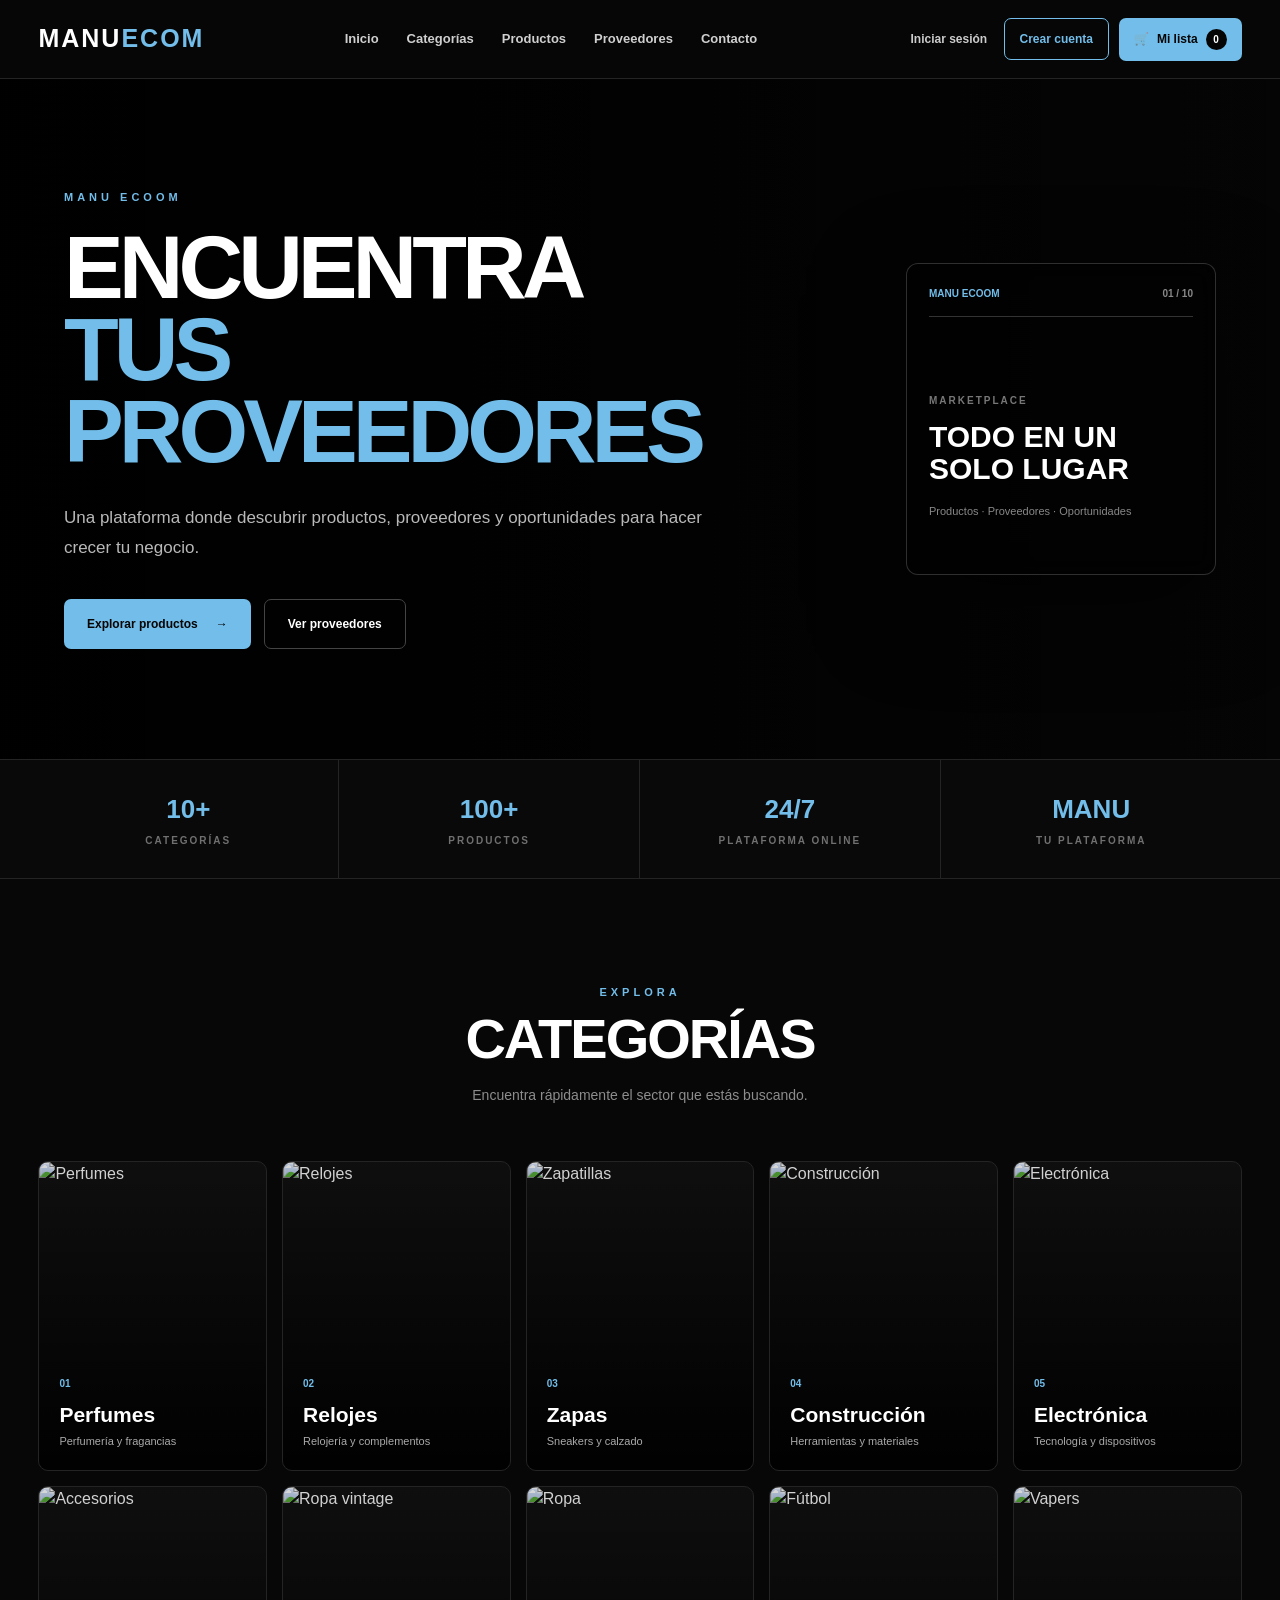
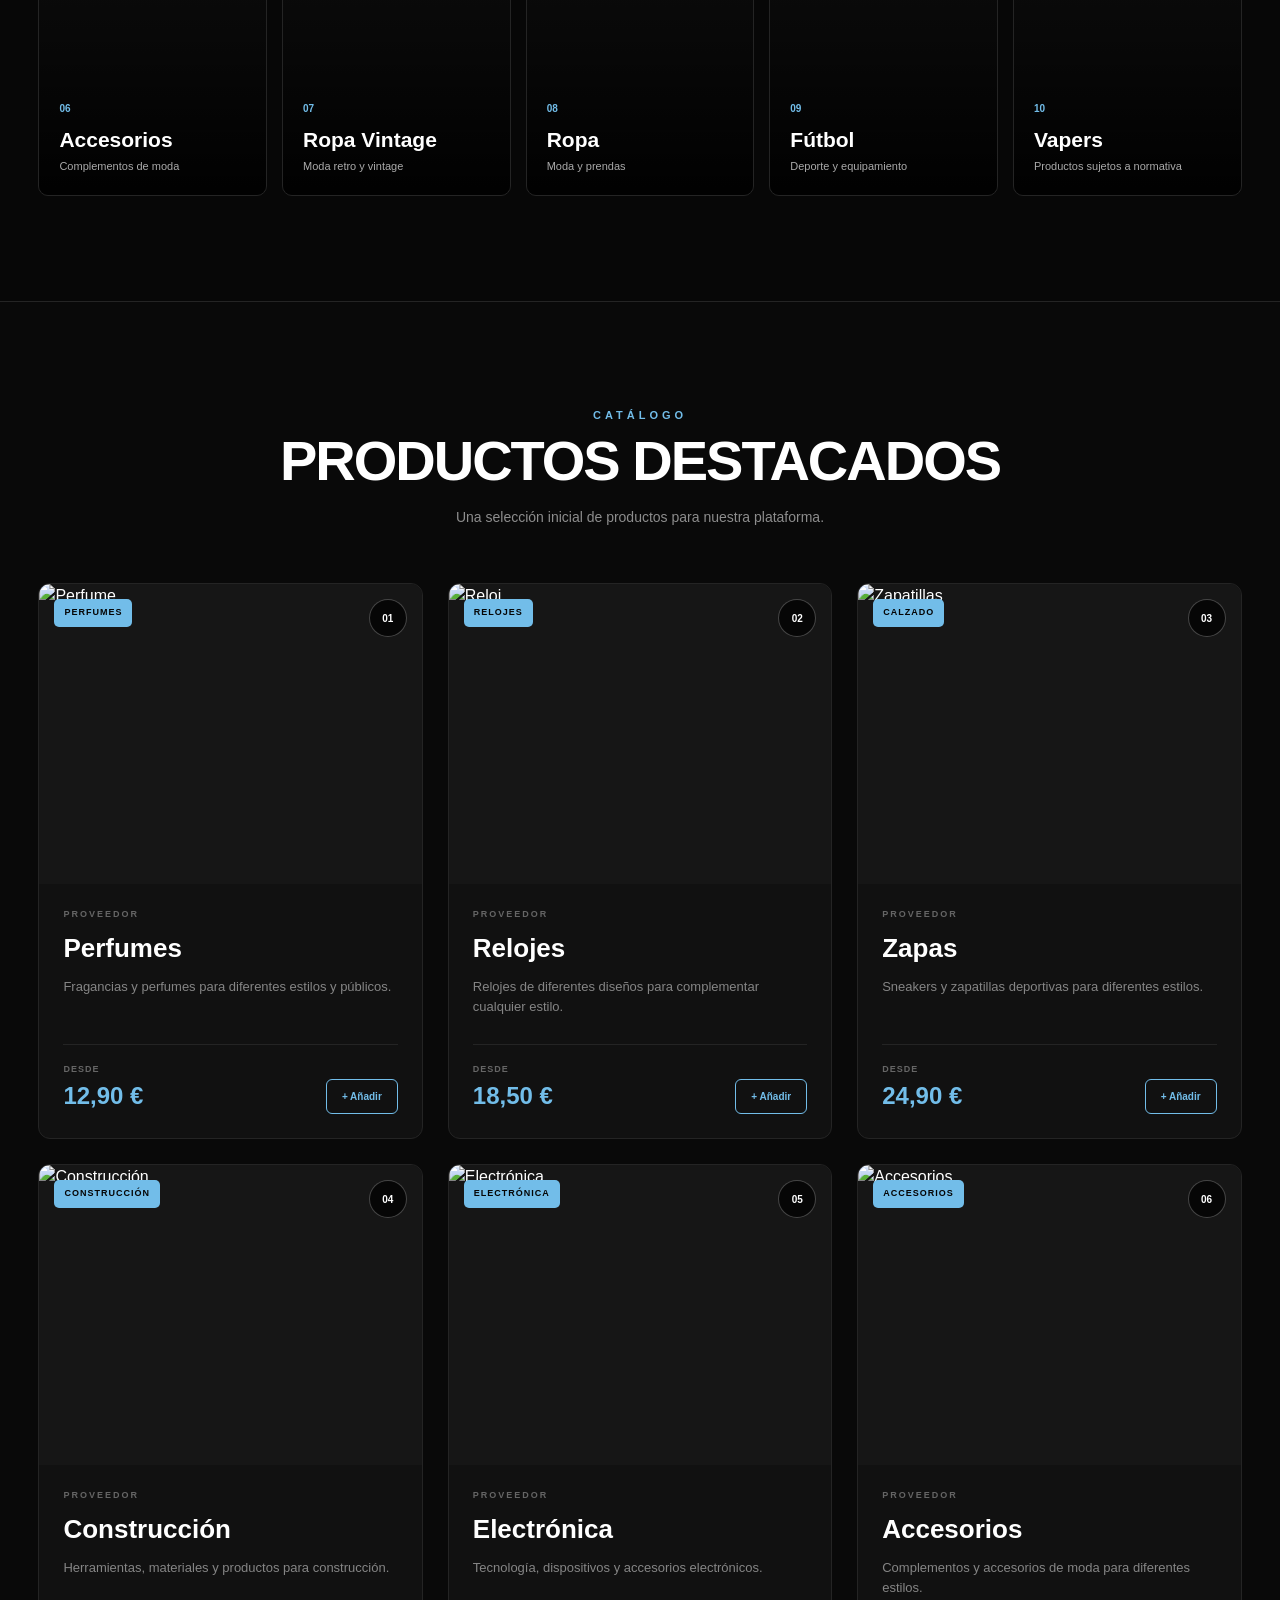
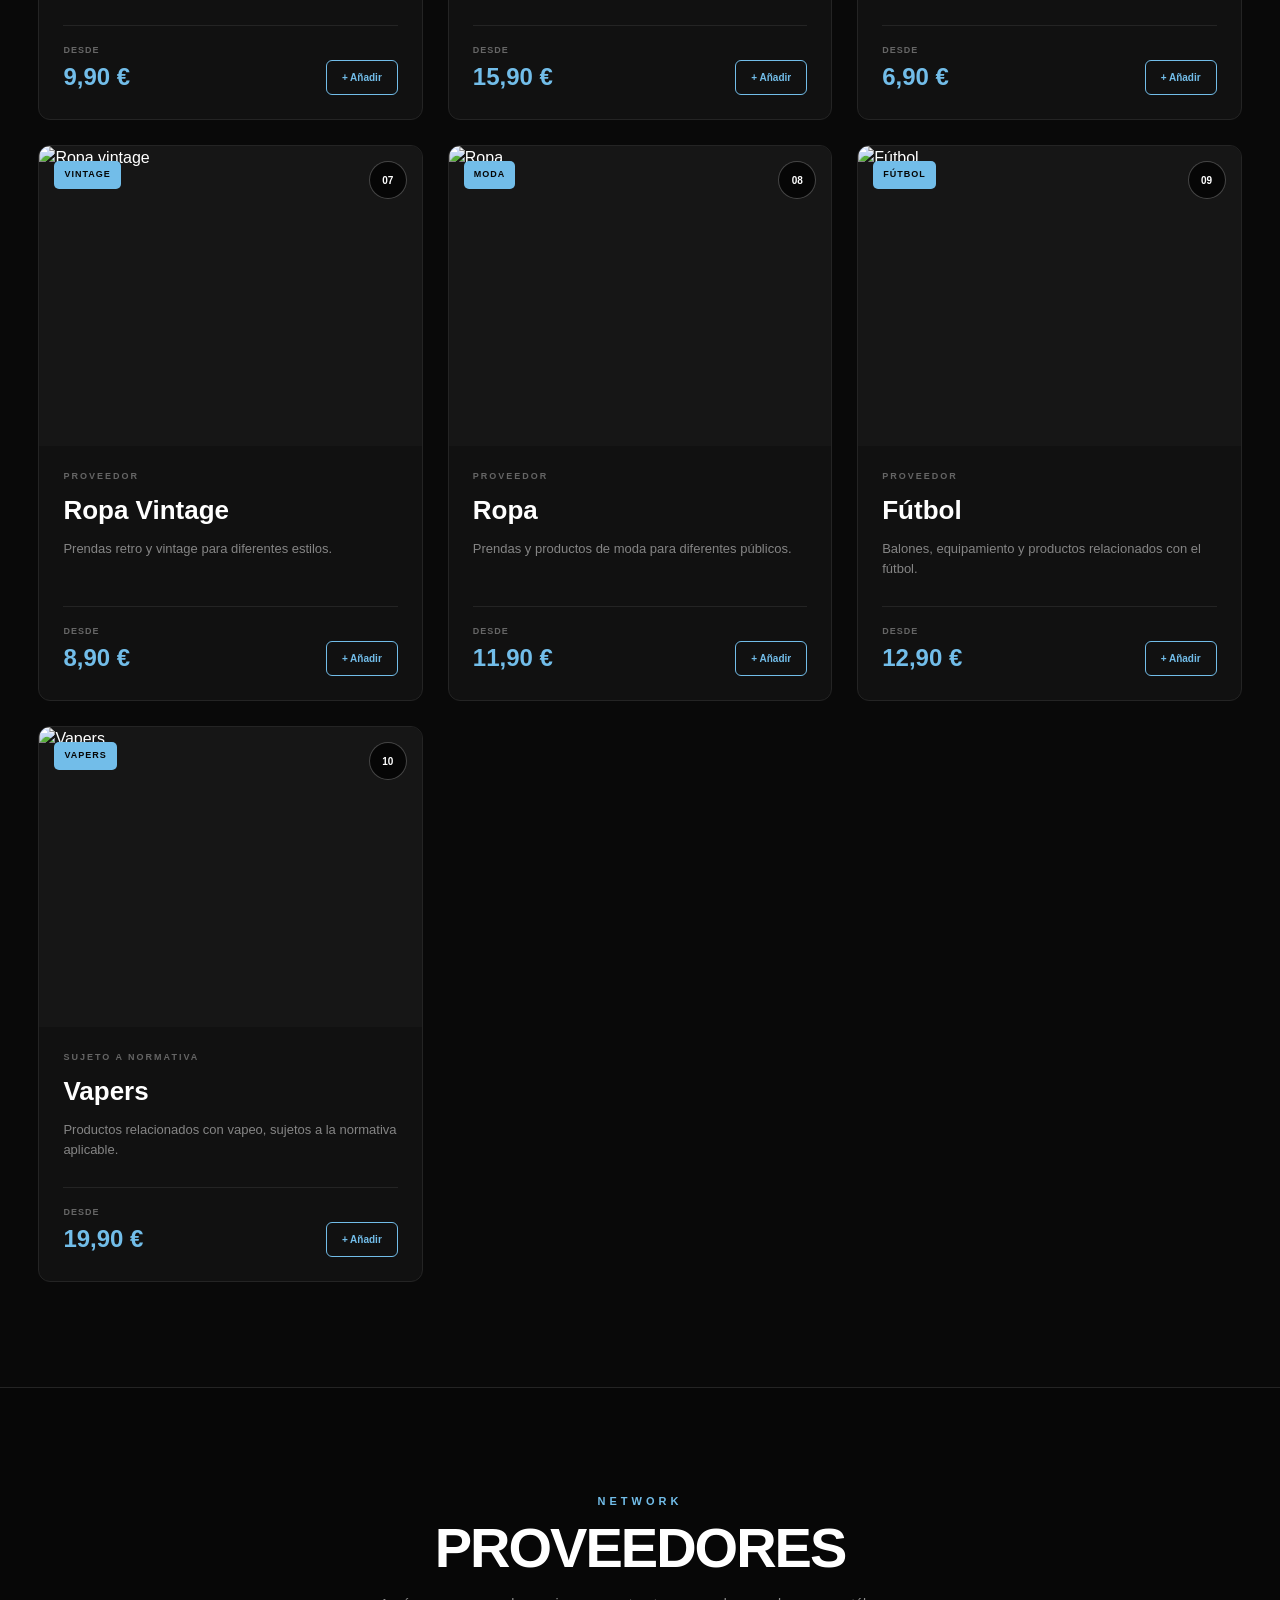
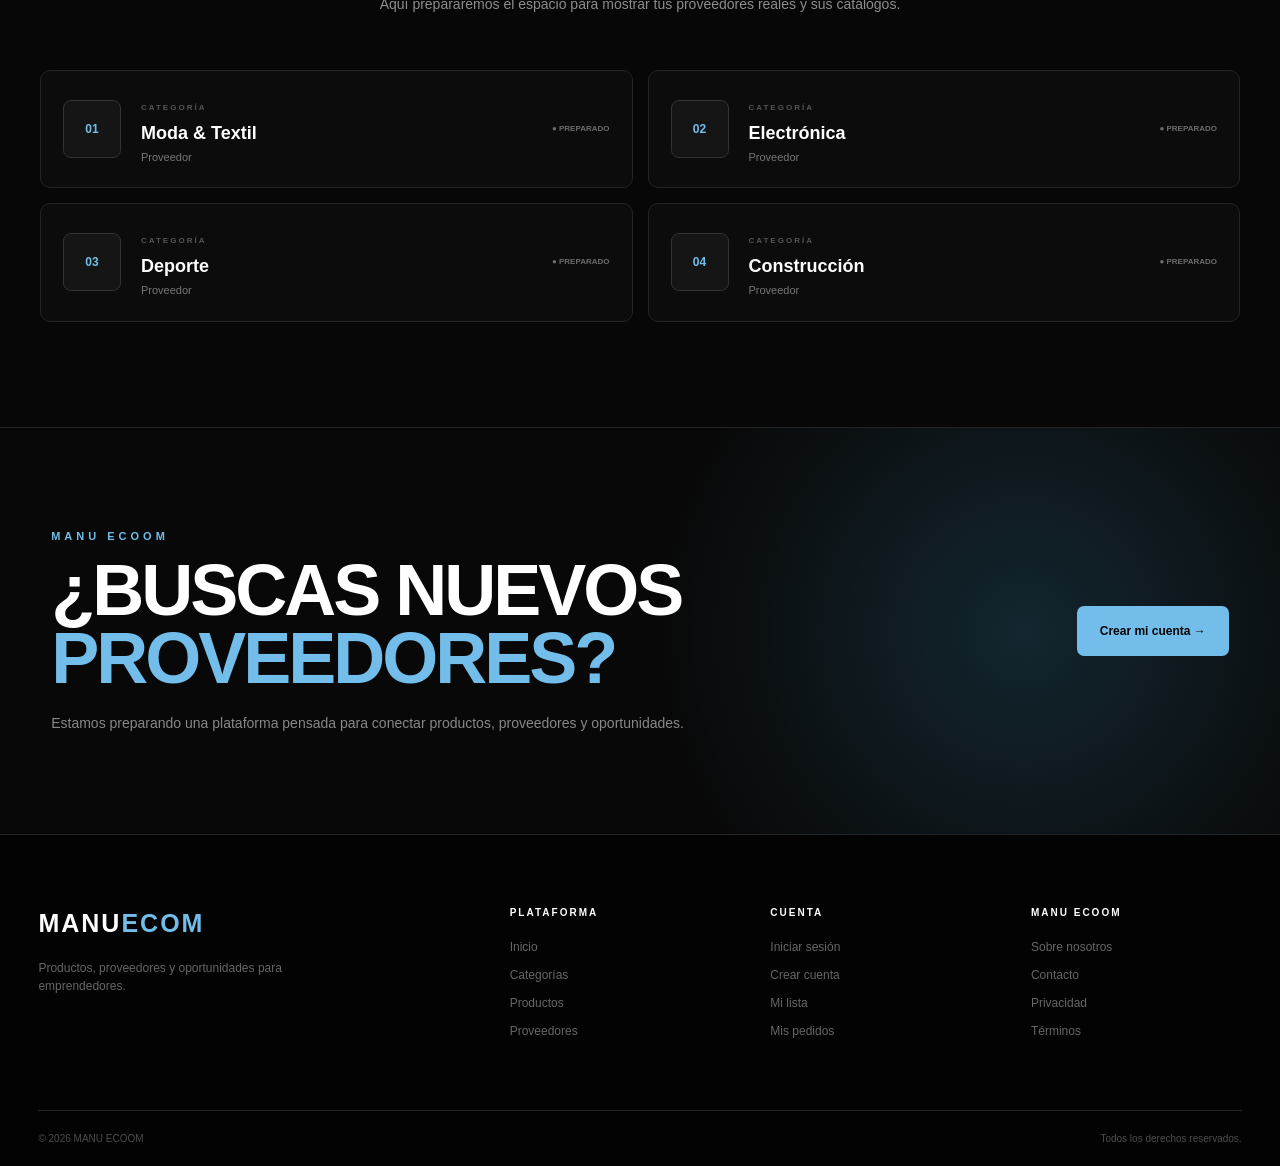
==== index.html @ 84f5d4e1 "Add files via upload" ====
<!DOCTYPE html>
<html lang="es">

<head>
    <meta charset="UTF-8">

    <meta name="viewport" content="width=device-width, initial-scale=1.0">

    <meta name="description"
        content="MANU ECOOM - Plataforma profesional de proveedores y productos. Moda, perfumes, relojes, zapatillas, electrónica, construcción y mucho más.">

    <meta name="theme-color" content="#080808">

    <title>MANU ECOOM | Proveedores & Productos</title>

    <link rel="stylesheet" href="styles.css">
</head>

<body>

    <!-- =====================================================
         HEADER
    ====================================================== -->

    <header class="site-header">

        <div class="header-container">

            <a href="index.html" class="logo">
                MANU<span>ECOM</span>
            </a>

            <nav class="main-nav">

                <a href="#inicio">Inicio</a>

                <a href="#categorias">Categorías</a>

                <a href="#productos">Productos</a>

                <a href="#proveedores">Proveedores</a>

                <a href="#contacto">Contacto</a>

            </nav>

            <div class="header-actions">

                <div id="guestActions">
                    <a href="login.html" class="login-link">
                        Iniciar sesión
                    </a>

                    <a href="registro.html" class="register-button">
                        Crear cuenta
                    </a>
                </div>

                <div id="userActions" style="display: none;">
                    <a href="cuenta.html" class="login-link">
                        Mi cuenta
                    </a>

                    <button id="logoutButton" class="register-button" type="button">
                        Cerrar sesión
                    </button>
                </div>

                <a href="carrito.html" class="cart-button">
                    🛒
                    <span>Mi lista</span>
                    <strong id="cartCount">0</strong>
                </a>

            </div>

        </div>

    </header>


    <!-- =====================================================
         HERO
    ====================================================== -->

    <main>

        <section class="hero" id="inicio">

            <div class="hero-overlay"></div>

            <div class="hero-container">

                <div class="hero-content">

                    <div class="hero-label">
                        MANU ECOOM
                    </div>

                    <h1>
                        ENCUENTRA
                        <span>TUS PROVEEDORES</span>
                    </h1>

                    <p>
                        Una plataforma donde descubrir productos,
                        proveedores y oportunidades para hacer crecer
                        tu negocio.
                    </p>

                    <div class="hero-buttons">

                        <a href="#productos" class="primary-button">
                            Explorar productos
                            <span>→</span>
                        </a>

                        <a href="#proveedores" class="secondary-button">
                            Ver proveedores
                        </a>

                    </div>

                </div>

                <div class="hero-card">

                    <div class="hero-card-top">
                        <span>MANU ECOOM</span>
                        <span>01 / 10</span>
                    </div>

                    <div class="hero-card-content">

                        <small>
                            MARKETPLACE
                        </small>

                        <strong>
                            TODO EN
                            UN SOLO LUGAR
                        </strong>

                        <p>
                            Productos · Proveedores · Oportunidades
                        </p>

                    </div>

                </div>

            </div>

        </section>


        <!-- =================================================
             STATS
        ================================================== -->

        <section class="stats">

            <div class="stats-container">

                <div class="stat">
                    <strong>10+</strong>
                    <span>Categorías</span>
                </div>

                <div class="stat">
                    <strong>100+</strong>
                    <span>Productos</span>
                </div>

                <div class="stat">
                    <strong>24/7</strong>
                    <span>Plataforma online</span>
                </div>

                <div class="stat">
                    <strong>MANU</strong>
                    <span>Tu plataforma</span>
                </div>

            </div>

        </section>


        <!-- =================================================
             CATEGORÍAS
        ================================================== -->

        <section class="categories-section" id="categorias">

            <div class="section-heading">

                <div class="section-label">
                    EXPLORA
                </div>

                <h2>
                    CATEGORÍAS
                </h2>

                <p>
                    Encuentra rápidamente el sector que estás buscando.
                </p>

            </div>


            <div class="category-grid">


                <a href="#perfumes" class="category-card">

                    <img
                        src="https://images.unsplash.com/photo-1541643600914-78b084683601?auto=format&fit=crop&w=900&q=85"
                        alt="Perfumes">

                    <div class="category-overlay"></div>

                    <div class="category-content">

                        <span>01</span>

                        <h3>Perfumes</h3>

                        <p>Perfumería y fragancias</p>

                    </div>

                </a>


                <a href="#relojes" class="category-card">

                    <img
                        src="https://images.unsplash.com/photo-1523275335684-37898b6baf30?auto=format&fit=crop&w=900&q=85"
                        alt="Relojes">

                    <div class="category-overlay"></div>

                    <div class="category-content">

                        <span>02</span>

                        <h3>Relojes</h3>

                        <p>Relojería y complementos</p>

                    </div>

                </a>


                <a href="#zapas" class="category-card">

                    <img
                        src="https://images.unsplash.com/photo-1542291026-7eec264c27ff?auto=format&fit=crop&w=900&q=85"
                        alt="Zapatillas">

                    <div class="category-overlay"></div>

                    <div class="category-content">

                        <span>03</span>

                        <h3>Zapas</h3>

                        <p>Sneakers y calzado</p>

                    </div>

                </a>


                <a href="#construccion" class="category-card">

                    <img
                        src="https://images.unsplash.com/photo-1504307651254-35680f356dfd?auto=format&fit=crop&w=900&q=85"
                        alt="Construcción">

                    <div class="category-overlay"></div>

                    <div class="category-content">

                        <span>04</span>

                        <h3>Construcción</h3>

                        <p>Herramientas y materiales</p>

                    </div>

                </a>


                <a href="#electronica" class="category-card">

                    <img
                        src="https://images.unsplash.com/photo-1498049794561-7780e7231661?auto=format&fit=crop&w=900&q=85"
                        alt="Electrónica">

                    <div class="category-overlay"></div>

                    <div class="category-content">

                        <span>05</span>

                        <h3>Electrónica</h3>

                        <p>Tecnología y dispositivos</p>

                    </div>

                </a>


                <a href="#accesorios" class="category-card">

                    <img
                        src="https://images.unsplash.com/photo-1492707892479-7bc8d5a4ee93?auto=format&fit=crop&w=900&q=85"
                        alt="Accesorios">

                    <div class="category-overlay"></div>

                    <div class="category-content">

                        <span>06</span>

                        <h3>Accesorios</h3>

                        <p>Complementos de moda</p>

                    </div>

                </a>


                <a href="#vintage" class="category-card">

                    <img
                        src="https://images.unsplash.com/photo-1529139574466-a303027c1d8b?auto=format&fit=crop&w=900&q=85"
                        alt="Ropa vintage">

                    <div class="category-overlay"></div>

                    <div class="category-content">

                        <span>07</span>

                        <h3>Ropa Vintage</h3>

                        <p>Moda retro y vintage</p>

                    </div>

                </a>


                <a href="#ropa" class="category-card">

                    <img
                        src="https://images.unsplash.com/photo-1483985988355-763728e1935b?auto=format&fit=crop&w=900&q=85"
                        alt="Ropa">

                    <div class="category-overlay"></div>

                    <div class="category-content">

                        <span>08</span>

                        <h3>Ropa</h3>

                        <p>Moda y prendas</p>

                    </div>

                </a>


                <a href="#futbol" class="category-card">

                    <img
                        src="https://images.unsplash.com/photo-1579952363873-27f3bade9f55?auto=format&fit=crop&w=900&q=85"
                        alt="Fútbol">

                    <div class="category-overlay"></div>

                    <div class="category-content">

                        <span>09</span>

                        <h3>Fútbol</h3>

                        <p>Deporte y equipamiento</p>

                    </div>

                </a>


                <a href="#vapers" class="category-card">

                    <img
                        src="https://images.unsplash.com/photo-1603398938378-e54eab446dde?auto=format&fit=crop&w=900&q=85"
                        alt="Vapers">

                    <div class="category-overlay"></div>

                    <div class="category-content">

                        <span>10</span>

                        <h3>Vapers</h3>

                        <p>Productos sujetos a normativa</p>

                    </div>

                </a>

            </div>

        </section>


        <!-- =================================================
             PRODUCTOS
        ================================================== -->

        <section class="products-section" id="productos">

            <div class="section-heading">

                <div class="section-label">
                    CATÁLOGO
                </div>

                <h2>
                    PRODUCTOS DESTACADOS
                </h2>

                <p>
                    Una selección inicial de productos para nuestra plataforma.
                </p>

            </div>


            <div class="product-grid">


                <!-- PERFUMES -->

                <article class="product-card" id="perfumes">

                    <div class="product-image">

                        <img
                            src="https://images.unsplash.com/photo-1541643600914-78b084683601?auto=format&fit=crop&w=1000&q=85"
                            alt="Perfume">

                        <span class="product-category">
                            PERFUMES
                        </span>

                        <span class="product-number">
                            01
                        </span>

                    </div>

                    <div class="product-body">

                        <div class="product-supplier">
                            PROVEEDOR
                        </div>

                        <h3>
                            Perfumes
                        </h3>

                        <p>
                            Fragancias y perfumes para diferentes
                            estilos y públicos.
                        </p>

                        <div class="product-footer">

                            <div class="price">

                                <small>
                                    DESDE
                                </small>

                                <strong>
                                    12,90 €
                                </strong>

                            </div>

                            <button
                                class="add-product"
                                data-product="Perfumes"
                                data-price="12.90">

                                + Añadir

                            </button>

                        </div>

                    </div>

                </article>


                <!-- RELOJES -->

                <article class="product-card" id="relojes">

                    <div class="product-image">

                        <img
                            src="https://images.unsplash.com/photo-1523275335684-37898b6baf30?auto=format&fit=crop&w=1000&q=85"
                            alt="Reloj">

                        <span class="product-category">
                            RELOJES
                        </span>

                        <span class="product-number">
                            02
                        </span>

                    </div>

                    <div class="product-body">

                        <div class="product-supplier">
                            PROVEEDOR
                        </div>

                        <h3>
                            Relojes
                        </h3>

                        <p>
                            Relojes de diferentes diseños para
                            complementar cualquier estilo.
                        </p>

                        <div class="product-footer">

                            <div class="price">

                                <small>
                                    DESDE
                                </small>

                                <strong>
                                    18,50 €
                                </strong>

                            </div>

                            <button
                                class="add-product"
                                data-product="Relojes"
                                data-price="18.50">

                                + Añadir

                            </button>

                        </div>

                    </div>

                </article>


                <!-- ZAPAS -->

                <article class="product-card" id="zapas">

                    <div class="product-image">

                        <img
                            src="https://images.unsplash.com/photo-1542291026-7eec264c27ff?auto=format&fit=crop&w=1000&q=85"
                            alt="Zapatillas">

                        <span class="product-category">
                            CALZADO
                        </span>

                        <span class="product-number">
                            03
                        </span>

                    </div>

                    <div class="product-body">

                        <div class="product-supplier">
                            PROVEEDOR
                        </div>

                        <h3>
                            Zapas
                        </h3>

                        <p>
                            Sneakers y zapatillas deportivas
                            para diferentes estilos.
                        </p>

                        <div class="product-footer">

                            <div class="price">

                                <small>
                                    DESDE
                                </small>

                                <strong>
                                    24,90 €
                                </strong>

                            </div>

                            <button
                                class="add-product"
                                data-product="Zapas"
                                data-price="24.90">

                                + Añadir

                            </button>

                        </div>

                    </div>

                </article>


                <!-- CONSTRUCCIÓN -->

                <article class="product-card" id="construccion">

                    <div class="product-image">

                        <img
                            src="https://images.unsplash.com/photo-1504307651254-35680f356dfd?auto=format&fit=crop&w=1000&q=85"
                            alt="Construcción">

                        <span class="product-category">
                            CONSTRUCCIÓN
                        </span>

                        <span class="product-number">
                            04
                        </span>

                    </div>

                    <div class="product-body">

                        <div class="product-supplier">
                            PROVEEDOR
                        </div>

                        <h3>
                            Construcción
                        </h3>

                        <p>
                            Herramientas, materiales y productos
                            para construcción.
                        </p>

                        <div class="product-footer">

                            <div class="price">

                                <small>
                                    DESDE
                                </small>

                                <strong>
                                    9,90 €
                                </strong>

                            </div>

                            <button
                                class="add-product"
                                data-product="Construcción"
                                data-price="9.90">

                                + Añadir

                            </button>

                        </div>

                    </div>

                </article>


                <!-- ELECTRÓNICA -->

                <article class="product-card" id="electronica">

                    <div class="product-image">

                        <img
                            src="https://images.unsplash.com/photo-1498049794561-7780e7231661?auto=format&fit=crop&w=1000&q=85"
                            alt="Electrónica">

                        <span class="product-category">
                            ELECTRÓNICA
                        </span>

                        <span class="product-number">
                            05
                        </span>

                    </div>

                    <div class="product-body">

                        <div class="product-supplier">
                            PROVEEDOR
                        </div>

                        <h3>
                            Electrónica
                        </h3>

                        <p>
                            Tecnología, dispositivos y accesorios
                            electrónicos.
                        </p>

                        <div class="product-footer">

                            <div class="price">

                                <small>
                                    DESDE
                                </small>

                                <strong>
                                    15,90 €
                                </strong>

                            </div>

                            <button
                                class="add-product"
                                data-product="Electrónica"
                                data-price="15.90">

                                + Añadir

                            </button>

                        </div>

                    </div>

                </article>


                <!-- ACCESORIOS -->

                <article class="product-card" id="accesorios">

                    <div class="product-image">

                        <img
                            src="https://images.unsplash.com/photo-1492707892479-7bc8d5a4ee93?auto=format&fit=crop&w=1000&q=85"
                            alt="Accesorios">

                        <span class="product-category">
                            ACCESORIOS
                        </span>

                        <span class="product-number">
                            06
                        </span>

                    </div>

                    <div class="product-body">

                        <div class="product-supplier">
                            PROVEEDOR
                        </div>

                        <h3>
                            Accesorios
                        </h3>

                        <p>
                            Complementos y accesorios de moda
                            para diferentes estilos.
                        </p>

                        <div class="product-footer">

                            <div class="price">

                                <small>
                                    DESDE
                                </small>

                                <strong>
                                    6,90 €
                                </strong>

                            </div>

                            <button
                                class="add-product"
                                data-product="Accesorios"
                                data-price="6.90">

                                + Añadir

                            </button>

                        </div>

                    </div>

                </article>


                <!-- VINTAGE -->

                <article class="product-card" id="vintage">

                    <div class="product-image">

                        <img
                            src="https://images.unsplash.com/photo-1529139574466-a303027c1d8b?auto=format&fit=crop&w=1000&q=85"
                            alt="Ropa vintage">

                        <span class="product-category">
                            VINTAGE
                        </span>

                        <span class="product-number">
                            07
                        </span>

                    </div>

                    <div class="product-body">

                        <div class="product-supplier">
                            PROVEEDOR
                        </div>

                        <h3>
                            Ropa Vintage
                        </h3>

                        <p>
                            Prendas retro y vintage para
                            diferentes estilos.
                        </p>

                        <div class="product-footer">

                            <div class="price">

                                <small>
                                    DESDE
                                </small>

                                <strong>
                                    8,90 €
                                </strong>

                            </div>

                            <button
                                class="add-product"
                                data-product="Ropa Vintage"
                                data-price="8.90">

                                + Añadir

                            </button>

                        </div>

                    </div>

                </article>


                <!-- ROPA -->

                <article class="product-card" id="ropa">

                    <div class="product-image">

                        <img
                            src="https://images.unsplash.com/photo-1483985988355-763728e1935b?auto=format&fit=crop&w=1000&q=85"
                            alt="Ropa">

                        <span class="product-category">
                            MODA
                        </span>

                        <span class="product-number">
                            08
                        </span>

                    </div>

                    <div class="product-body">

                        <div class="product-supplier">
                            PROVEEDOR
                        </div>

                        <h3>
                            Ropa
                        </h3>

                        <p>
                            Prendas y productos de moda
                            para diferentes públicos.
                        </p>

                        <div class="product-footer">

                            <div class="price">

                                <small>
                                    DESDE
                                </small>

                                <strong>
                                    11,90 €
                                </strong>

                            </div>

                            <button
                                class="add-product"
                                data-product="Ropa"
                                data-price="11.90">

                                + Añadir

                            </button>

                        </div>

                    </div>

                </article>


                <!-- FÚTBOL -->

                <article class="product-card" id="futbol">

                    <div class="product-image">

                        <img
                            src="https://images.unsplash.com/photo-1579952363873-27f3bade9f55?auto=format&fit=crop&w=1000&q=85"
                            alt="Fútbol">

                        <span class="product-category">
                            FÚTBOL
                        </span>

                        <span class="product-number">
                            09
                        </span>

                    </div>

                    <div class="product-body">

                        <div class="product-supplier">
                            PROVEEDOR
                        </div>

                        <h3>
                            Fútbol
                        </h3>

                        <p>
                            Balones, equipamiento y productos
                            relacionados con el fútbol.
                        </p>

                        <div class="product-footer">

                            <div class="price">

                                <small>
                                    DESDE
                                </small>

                                <strong>
                                    12,90 €
                                </strong>

                            </div>

                            <button
                                class="add-product"
                                data-product="Fútbol"
                                data-price="12.90">

                                + Añadir

                            </button>

                        </div>

                    </div>

                </article>


                <!-- VAPERS -->

                <article class="product-card" id="vapers">

                    <div class="product-image">

                        <img
                            src="https://images.unsplash.com/photo-1603398938378-e54eab446dde?auto=format&fit=crop&w=1000&q=85"
                            alt="Vapers">

                        <span class="product-category">
                            VAPERS
                        </span>

                        <span class="product-number">
                            10
                        </span>

                    </div>

                    <div class="product-body">

                        <div class="product-supplier">
                            SUJETO A NORMATIVA
                        </div>

                        <h3>
                            Vapers
                        </h3>

                        <p>
                            Productos relacionados con vapeo,
                            sujetos a la normativa aplicable.
                        </p>

                        <div class="product-footer">

                            <div class="price">

                                <small>
                                    DESDE
                                </small>

                                <strong>
                                    19,90 €
                                </strong>

                            </div>

                            <button
                                class="add-product"
                                data-product="Vapers"
                                data-price="19.90">

                                + Añadir

                            </button>

                        </div>

                    </div>

                </article>


            </div>

        </section>


        <!-- =================================================
             PROVEEDORES
        ================================================== -->

        <section class="suppliers-section" id="proveedores">

            <div class="section-heading">

                <div class="section-label">
                    NETWORK
                </div>

                <h2>
                    PROVEEDORES
                </h2>

                <p>
                    Aquí prepararemos el espacio para mostrar
                    tus proveedores reales y sus catálogos.
                </p>

            </div>


            <div class="supplier-grid">


                <div class="supplier-card">

                    <div class="supplier-logo">
                        <span>01</span>
                    </div>

                    <div>

                        <small>
                            CATEGORÍA
                        </small>

                        <h3>
                            Moda & Textil
                        </h3>

                        <p>
                            Proveedor
                        </p>

                    </div>

                    <span class="supplier-status">
                        ● PREPARADO
                    </span>

                </div>


                <div class="supplier-card">

                    <div class="supplier-logo">
                        <span>02</span>
                    </div>

                    <div>

                        <small>
                            CATEGORÍA
                        </small>

                        <h3>
                            Electrónica
                        </h3>

                        <p>
                            Proveedor
                        </p>

                    </div>

                    <span class="supplier-status">
                        ● PREPARADO
                    </span>

                </div>


                <div class="supplier-card">

                    <div class="supplier-logo">
                        <span>03</span>
                    </div>

                    <div>

                        <small>
                            CATEGORÍA
                        </small>

                        <h3>
                            Deporte
                        </h3>

                        <p>
                            Proveedor
                        </p>

                    </div>

                    <span class="supplier-status">
                        ● PREPARADO
                    </span>

                </div>


                <div class="supplier-card">

                    <div class="supplier-logo">
                        <span>04</span>
                    </div>

                    <div>

                        <small>
                            CATEGORÍA
                        </small>

                        <h3>
                            Construcción
                        </h3>

                        <p>
                            Proveedor
                        </p>

                    </div>

                    <span class="supplier-status">
                        ● PREPARADO
                    </span>

                </div>


            </div>

        </section>


        <!-- =================================================
             CTA
        ================================================== -->

        <section class="cta-section">

            <div class="cta-container">

                <div>

                    <div class="section-label">
                        MANU ECOOM
                    </div>

                    <h2>
                        ¿BUSCAS NUEVOS
                        <span>PROVEEDORES?</span>
                    </h2>

                    <p>
                        Estamos preparando una plataforma
                        pensada para conectar productos,
                        proveedores y oportunidades.
                    </p>

                </div>

                <a href="registro.html" class="primary-button">
                    Crear mi cuenta →
                </a>

            </div>

        </section>


    </main>


    <!-- =====================================================
         FOOTER
    ====================================================== -->

    <footer id="contacto">

        <div class="footer-container">

            <div class="footer-brand">

                <a href="index.html" class="logo">
                    MANU<span>ECOM</span>
                </a>

                <p>
                    Productos, proveedores y oportunidades
                    para emprendedores.
                </p>

            </div>


            <div class="footer-column">

                <h4>
                    PLATAFORMA
                </h4>

                <a href="#inicio">
                    Inicio
                </a>

                <a href="#categorias">
                    Categorías
                </a>

                <a href="#productos">
                    Productos
                </a>

                <a href="#proveedores">
                    Proveedores
                </a>

            </div>


            <div class="footer-column">

                <h4>
                    CUENTA
                </h4>

                <a href="login.html">
                    Iniciar sesión
                </a>

                <a href="registro.html">
                    Crear cuenta
                </a>

                <a href="carrito.html">
                    Mi lista
                </a>

                <a href="pedidos.html">
                    Mis pedidos
                </a>

            </div>


            <div class="footer-column">

                <h4>
                    MANU ECOOM
                </h4>

                <a href="#">
                    Sobre nosotros
                </a>

                <a href="#">
                    Contacto
                </a>

                <a href="#">
                    Privacidad
                </a>

                <a href="#">
                    Términos
                </a>

            </div>

        </div>


        <div class="footer-bottom">

            <span>
                © 2026 MANU ECOOM
            </span>

            <span>
                Todos los derechos reservados.
            </span>

        </div>

    </footer>


    <!-- =====================================================
         JAVASCRIPT
    ====================================================== -->

    <script type="module">

        import { initializeApp } from
            "https://www.gstatic.com/firebasejs/12.18.0/firebase-app.js";

        import {
            getAuth,
            onAuthStateChanged,
            signOut
        } from
            "https://www.gstatic.com/firebasejs/12.18.0/firebase-auth.js";

        const firebaseConfig = {
            apiKey: "AIzaSyD38CaxEVX_iVJZqvwlmxsb5w--WtTk8e4",
            authDomain: "manu-ecom.firebaseapp.com",
            projectId: "manu-ecom",
            storageBucket: "manu-ecom.firebasestorage.app",
            messagingSenderId: "461569348434",
            appId: "1:461569348434:web:b822e97aa9c4352f3da08b",
            measurementId: "G-8160RLXC3R"
        };

        const app = initializeApp(firebaseConfig);
        const auth = getAuth(app);

        const guestActions = document.getElementById("guestActions");
        const userActions = document.getElementById("userActions");
        const logoutButton = document.getElementById("logoutButton");

        onAuthStateChanged(auth, (user) => {
            if (user) {
                guestActions.style.display = "none";
                userActions.style.display = "flex";
            } else {
                guestActions.style.display = "flex";
                userActions.style.display = "none";
            }
        });

        logoutButton.addEventListener("click", async () => {
            try {
                await signOut(auth);
                window.location.reload();
            } catch (error) {
                console.error("Error al cerrar sesión:", error);
                alert("No se ha podido cerrar la sesión.");
            }
        });

    </script>

    <script src="script.js"></script>

</body>

</html>
---- styles.css ----
/* =========================================================
   MANU ECOOM — ESTILOS PROFESIONALES
========================================================= */

:root {
    --bg: #070707;
    --bg-soft: #0d0d0d;
    --card: #111111;
    --card-hover: #151515;
    --border: #242424;
    --text: #ffffff;
    --muted: #8d8d8d;
    --blue: #72bde9;
    --blue-dark: #3c8fbd;
    --max-width: 1450px;
}

/* =========================================================
   RESET
========================================================= */

* {
    margin: 0;
    padding: 0;
    box-sizing: border-box;
}

html {
    scroll-behavior: smooth;
}

body {
    background: var(--bg);
    color: var(--text);
    font-family: Arial, Helvetica, sans-serif;
    line-height: 1.5;
    overflow-x: hidden;
}

a {
    color: inherit;
    text-decoration: none;
}

button {
    font-family: inherit;
}

img {
    max-width: 100%;
}


/* =========================================================
   HEADER
========================================================= */

.site-header {
    position: sticky;
    top: 0;
    z-index: 1000;

    width: 100%;

    background: rgba(7, 7, 7, 0.94);

    border-bottom: 1px solid var(--border);

    backdrop-filter: blur(18px);
}

.header-container {
    width: min(94%, var(--max-width));
    min-height: 78px;

    margin: auto;

    display: flex;
    align-items: center;
    justify-content: space-between;

    gap: 30px;
}

.logo {
    font-size: 25px;
    font-weight: 900;
    letter-spacing: 2px;
    white-space: nowrap;
}

.logo span {
    color: var(--blue);
}

.main-nav {
    display: flex;
    align-items: center;
    gap: 28px;
}

.main-nav a {
    position: relative;

    color: #cfcfcf;

    font-size: 13px;
    font-weight: 700;

    transition: 0.25s ease;
}

.main-nav a::after {
    content: "";

    position: absolute;

    left: 0;
    bottom: -8px;

    width: 0;
    height: 2px;

    background: var(--blue);

    transition: 0.25s ease;
}

.main-nav a:hover {
    color: #fff;
}

.main-nav a:hover::after {
    width: 100%;
}

.header-actions {
    display: flex;
    align-items: center;
    gap: 10px;
}

.login-link {
    padding: 10px 13px;

    color: #ccc;

    font-size: 12px;
    font-weight: 700;

    transition: 0.25s;
}

.login-link:hover {
    color: var(--blue);
}

.register-button,
.cart-button {
    display: inline-flex;
    align-items: center;
    justify-content: center;

    gap: 8px;

    padding: 11px 15px;

    border-radius: 7px;

    font-size: 12px;
    font-weight: 800;

    transition: 0.25s ease;
}

.register-button {
    border: 1px solid var(--blue);

    color: var(--blue);
}

.register-button:hover {
    background: var(--blue);
    color: #050505;
}

.cart-button {
    background: var(--blue);
    color: #050505;
}

.cart-button:hover {
    background: #fff;
    transform: translateY(-2px);
}

.cart-button strong {
    min-width: 21px;
    height: 21px;

    display: inline-flex;
    align-items: center;
    justify-content: center;

    border-radius: 50%;

    background: #050505;
    color: #fff;

    font-size: 10px;
}


/* =========================================================
   HERO
========================================================= */

.hero {
    position: relative;

    min-height: 680px;

    display: flex;
    align-items: center;

    background-image: url(
        "https://images.unsplash.com/photo-1556742049-0cfed4f6a45d?auto=format&fit=crop&w=2200&q=90"
    );

    background-size: cover;
    background-position: center;
}

.hero-overlay {
    position: absolute;
    inset: 0;

    background:
        linear-gradient(
            90deg,
            rgba(0, 0, 0, 0.97) 0%,
            rgba(0, 0, 0, 0.82) 42%,
            rgba(0, 0, 0, 0.35) 100%
        );
}

.hero-container {
    position: relative;
    z-index: 2;

    width: min(90%, var(--max-width));

    margin: auto;

    display: flex;
    align-items: center;
    justify-content: space-between;

    gap: 70px;
}

.hero-content {
    max-width: 760px;
}

.hero-label,
.section-label {
    color: var(--blue);

    font-size: 11px;
    font-weight: 900;

    letter-spacing: 4px;
}

.hero h1 {
    margin-top: 20px;

    font-size: clamp(54px, 7vw, 102px);

    line-height: 0.92;

    font-weight: 900;

    letter-spacing: -5px;
}

.hero h1 span {
    display: block;
    color: var(--blue);
}

.hero p {
    max-width: 650px;

    margin-top: 30px;

    color: #b9b9b9;

    font-size: 17px;

    line-height: 1.8;
}

.hero-buttons {
    display: flex;
    align-items: center;

    gap: 13px;

    margin-top: 35px;
}

.primary-button,
.secondary-button {
    display: inline-flex;
    align-items: center;
    justify-content: center;

    min-height: 50px;

    padding: 0 23px;

    border-radius: 7px;

    font-size: 12px;
    font-weight: 900;

    transition: 0.3s ease;
}

.primary-button {
    gap: 18px;

    background: var(--blue);
    color: #050505;
}

.primary-button:hover {
    background: #fff;
    transform: translateY(-3px);
}

.secondary-button {
    border: 1px solid #444;

    color: #fff;
}

.secondary-button:hover {
    border-color: var(--blue);
    color: var(--blue);
}


/* =========================================================
   HERO CARD
========================================================= */

.hero-card {
    width: 310px;
    min-width: 310px;

    padding: 22px;

    border: 1px solid rgba(255, 255, 255, 0.18);

    background: rgba(0, 0, 0, 0.48);

    backdrop-filter: blur(12px);

    border-radius: 12px;

    box-shadow: 0 30px 90px rgba(0, 0, 0, 0.5);
}

.hero-card-top {
    display: flex;
    align-items: center;
    justify-content: space-between;

    padding-bottom: 15px;

    border-bottom: 1px solid #333;

    color: #888;

    font-size: 10px;
    font-weight: 800;
}

.hero-card-top span:first-child {
    color: var(--blue);
}

.hero-card-content {
    padding: 70px 0 30px;
}

.hero-card-content small {
    color: #777;

    font-size: 10px;
    font-weight: 800;

    letter-spacing: 2px;
}

.hero-card-content strong {
    display: block;

    margin-top: 10px;

    font-size: 30px;
    line-height: 1.05;
}

.hero-card-content p {
    margin-top: 18px;

    color: #888;

    font-size: 11px;
}


/* =========================================================
   STATS
========================================================= */

.stats {
    border-top: 1px solid var(--border);
    border-bottom: 1px solid var(--border);

    background: #090909;
}

.stats-container {
    width: min(94%, var(--max-width));

    margin: auto;

    display: grid;

    grid-template-columns: repeat(4, 1fr);
}

.stat {
    padding: 30px;

    text-align: center;

    border-right: 1px solid var(--border);
}

.stat:last-child {
    border-right: none;
}

.stat strong {
    display: block;

    color: var(--blue);

    font-size: 26px;
    font-weight: 900;
}

.stat span {
    display: block;

    margin-top: 4px;

    color: #707070;

    font-size: 10px;
    font-weight: 700;

    letter-spacing: 2px;

    text-transform: uppercase;
}


/* =========================================================
   SECTION HEADING
========================================================= */

.section-heading {
    max-width: 750px;

    margin: 0 auto 55px;

    text-align: center;
}

.section-heading h2 {
    margin-top: 10px;

    font-size: clamp(34px, 5vw, 56px);

    line-height: 1;

    font-weight: 900;

    letter-spacing: -2px;
}

.section-heading p {
    margin-top: 18px;

    color: var(--muted);

    font-size: 14px;
}


/* =========================================================
   CATEGORÍAS
========================================================= */

.categories-section {
    width: min(94%, var(--max-width));

    margin: auto;

    padding: 105px 0;
}

.category-grid {
    display: grid;

    grid-template-columns: repeat(5, 1fr);

    gap: 15px;
}

.category-card {
    position: relative;

    min-height: 310px;

    overflow: hidden;

    border: 1px solid var(--border);

    border-radius: 10px;

    background: #111;

    transition: 0.35s ease;
}

.category-card img {
    position: absolute;
    inset: 0;

    width: 100%;
    height: 100%;

    object-fit: cover;

    transition: 0.5s ease;
}

.category-overlay {
    position: absolute;
    inset: 0;

    background:
        linear-gradient(
            to top,
            rgba(0, 0, 0, 0.96),
            rgba(0, 0, 0, 0.15)
        );
}

.category-content {
    position: absolute;

    left: 20px;
    right: 20px;
    bottom: 20px;

    z-index: 2;
}

.category-content span {
    color: var(--blue);

    font-size: 10px;
    font-weight: 900;
}

.category-content h3 {
    margin-top: 5px;

    font-size: 21px;
    font-weight: 900;
}

.category-content p {
    margin-top: 3px;

    color: #aaa;

    font-size: 11px;
}

.category-card:hover {
    transform: translateY(-7px);

    border-color: var(--blue);
}

.category-card:hover img {
    transform: scale(1.08);
}


/* =========================================================
   PRODUCTOS
========================================================= */

.products-section {
    padding: 105px 3%;

    background: #090909;

    border-top: 1px solid var(--border);
    border-bottom: 1px solid var(--border);
}

.products-section .section-heading {
    width: min(94%, 750px);
}

.product-grid {
    width: min(100%, 1450px);

    margin: auto;

    display: grid;

    grid-template-columns: repeat(3, 1fr);

    gap: 25px;
}


/* =========================================================
   PRODUCT CARD
========================================================= */

.product-card {
    overflow: hidden;

    background: var(--card);

    border: 1px solid var(--border);

    border-radius: 12px;

    transition: 0.35s ease;
}

.product-card:hover {
    transform: translateY(-7px);

    border-color: #3d718d;

    background: var(--card-hover);

    box-shadow: 0 25px 70px rgba(0, 0, 0, 0.45);
}

.product-image {
    position: relative;

    height: 300px;

    overflow: hidden;

    background: #161616;
}

.product-image img {
    width: 100%;
    height: 100%;

    display: block;

    object-fit: cover;

    transition: transform 0.5s ease;
}

.product-card:hover .product-image img {
    transform: scale(1.06);
}

.product-category {
    position: absolute;

    top: 15px;
    left: 15px;

    padding: 7px 10px;

    background: var(--blue);

    color: #050505;

    border-radius: 5px;

    font-size: 9px;
    font-weight: 900;

    letter-spacing: 1px;
}

.product-number {
    position: absolute;

    top: 15px;
    right: 15px;

    width: 38px;
    height: 38px;

    display: flex;
    align-items: center;
    justify-content: center;

    border: 1px solid rgba(255,255,255,.25);

    border-radius: 50%;

    background: rgba(0,0,0,.7);

    color: #fff;

    font-size: 10px;
    font-weight: 900;
}

.product-body {
    padding: 24px;
}

.product-supplier {
    color: #656565;

    font-size: 9px;
    font-weight: 900;

    letter-spacing: 2px;
}

.product-body h3 {
    margin-top: 7px;

    font-size: 26px;
    font-weight: 900;
}

.product-body > p {
    min-height: 45px;

    margin-top: 9px;

    color: #858585;

    font-size: 13px;

    line-height: 1.6;
}

.product-footer {
    display: flex;
    align-items: flex-end;
    justify-content: space-between;

    gap: 15px;

    margin-top: 22px;
    padding-top: 18px;

    border-top: 1px solid var(--border);
}

.price small {
    display: block;

    color: #666;

    font-size: 9px;
    font-weight: 800;

    letter-spacing: 1px;
}

.price strong {
    display: block;

    margin-top: 2px;

    color: var(--blue);

    font-size: 24px;
    font-weight: 900;
}

.add-product {
    padding: 11px 15px;

    border: 1px solid var(--blue);

    border-radius: 6px;

    background: transparent;

    color: var(--blue);

    font-size: 10px;
    font-weight: 900;

    cursor: pointer;

    transition: 0.25s ease;
}

.add-product:hover {
    background: var(--blue);

    color: #050505;
}


/* =========================================================
   PROVEEDORES
========================================================= */

.suppliers-section {
    width: min(94%, 1200px);

    margin: auto;

    padding: 105px 0;
}

.supplier-grid {
    display: grid;

    grid-template-columns: repeat(2, 1fr);

    gap: 15px;
}

.supplier-card {
    display: flex;
    align-items: center;

    gap: 20px;

    padding: 22px;

    border: 1px solid var(--border);

    border-radius: 10px;

    background: #0c0c0c;

    transition: 0.3s ease;
}

.supplier-card:hover {
    border-color: #3d718d;

    transform: translateY(-4px);
}

.supplier-logo {
    width: 58px;
    height: 58px;

    min-width: 58px;

    display: flex;
    align-items: center;
    justify-content: center;

    border: 1px solid #333;

    border-radius: 8px;

    background: #151515;
}

.supplier-logo span {
    color: var(--blue);

    font-size: 12px;
    font-weight: 900;
}

.supplier-card small {
    color: #555;

    font-size: 8px;
    font-weight: 900;

    letter-spacing: 2px;
}

.supplier-card h3 {
    margin-top: 3px;

    font-size: 18px;
}

.supplier-card p {
    margin-top: 2px;

    color: #777;

    font-size: 11px;
}

.supplier-status {
    margin-left: auto;

    color: #6c6c6c;

    font-size: 8px;
    font-weight: 900;

    white-space: nowrap;
}


/* =========================================================
   CTA
========================================================= */

.cta-section {
    padding: 100px 4%;

    background:
        radial-gradient(
            circle at 80% 50%,
            rgba(53, 127, 165, .25),
            transparent 35%
        ),

        #080808;

    border-top: 1px solid var(--border);
}

.cta-container {
    width: min(100%, 1250px);

    margin: auto;

    display: flex;
    align-items: center;
    justify-content: space-between;

    gap: 50px;
}

.cta-container h2 {
    max-width: 700px;

    margin-top: 12px;

    font-size: clamp(40px, 6vw, 72px);

    line-height: .95;

    letter-spacing: -3px;

    font-weight: 900;
}

.cta-container h2 span {
    display: block;

    color: var(--blue);
}

.cta-container p {
    max-width: 650px;

    margin-top: 20px;

    color: #888;

    font-size: 14px;
}


/* =========================================================
   FOOTER
========================================================= */

footer {
    background: #030303;

    border-top: 1px solid var(--border);
}

.footer-container {
    width: min(94%, var(--max-width));

    margin: auto;

    padding: 70px 0;

    display: grid;

    grid-template-columns: 2fr repeat(3, 1fr);

    gap: 50px;
}

.footer-brand p {
    max-width: 300px;

    margin-top: 17px;

    color: #666;

    font-size: 12px;
}

.footer-column {
    display: flex;
    flex-direction: column;

    gap: 10px;
}

.footer-column h4 {
    margin-bottom: 8px;

    color: #fff;

    font-size: 10px;
    font-weight: 900;

    letter-spacing: 2px;
}

.footer-column a {
    width: fit-content;

    color: #666;

    font-size: 12px;

    transition: 0.25s;
}

.footer-column a:hover {
    color: var(--blue);
}

.footer-bottom {
    width: min(94%, var(--max-width));

    margin: auto;

    padding: 20px 0;

    display: flex;
    justify-content: space-between;

    border-top: 1px solid var(--border);

    color: #4d4d4d;

    font-size: 10px;
}


/* =========================================================
   RESPONSIVE — TABLET
========================================================= */

@media (max-width: 1200px) {

    .main-nav {
        gap: 17px;
    }

    .header-actions .login-link {
        display: none;
    }

    .category-grid {
        grid-template-columns: repeat(3, 1fr);
    }

    .hero-card {
        width: 270px;
        min-width: 270px;
    }

}


/* =========================================================
   RESPONSIVE — TABLET PEQUEÑO
========================================================= */

@media (max-width: 950px) {

    .main-nav {
        display: none;
    }

    .hero {
        min-height: 600px;
    }

    .hero-container {
        justify-content: center;
    }

    .hero-card {
        display: none;
    }

    .product-grid {
        grid-template-columns: repeat(2, 1fr);
    }

    .category-grid {
        grid-template-columns: repeat(2, 1fr);
    }

    .footer-container {
        grid-template-columns: repeat(2, 1fr);
    }

}


/* =========================================================
   RESPONSIVE — MÓVIL
========================================================= */

@media (max-width: 650px) {

    .header-container {
        min-height: 68px;

        width: 92%;
    }

    .logo {
        font-size: 20px;
    }

    .register-button {
        display: none;
    }

    .cart-button span {
        display: none;
    }

    .hero {
        min-height: 620px;
    }

    .hero-container {
        width: 90%;
    }

    .hero h1 {
        font-size: 55px;

        letter-spacing: -3px;
    }

    .hero p {
        font-size: 14px;
    }

    .hero-buttons {
        flex-direction: column;

        align-items: stretch;
    }

    .primary-button,
    .secondary-button {
        width: 100%;
    }

    .stats-container {
        grid-template-columns: repeat(2, 1fr);
    }

    .stat {
        padding: 22px 10px;
    }

    .stat:nth-child(2) {
        border-right: none;
    }

    .stat:nth-child(3),
    .stat:nth-child(4) {
        border-top: 1px solid var(--border);
    }

    .categories-section,
    .suppliers-section {
        padding: 75px 0;
    }

    .products-section {
        padding: 75px 4%;
    }

    .category-grid,
    .product-grid,
    .supplier-grid {
        grid-template-columns: 1fr;
    }

    .category-card {
        min-height: 280px;
    }

    .product-image {
        height: 280px;
    }

    .supplier-card {
        align-items: flex-start;
    }

    .supplier-status {
        display: none;
    }

    .cta-section {
        padding: 75px 6%;
    }

    .cta-container {
        flex-direction: column;

        align-items: flex-start;
    }

    .cta-container .primary-button {
        width: auto;
    }

    .footer-container {
        grid-template-columns: 1fr 1fr;

        gap: 40px 20px;
    }

    .footer-brand {
        grid-column: 1 / -1;
    }

    .footer-bottom {
        flex-direction: column;

        gap: 7px;
    }

}

/* =========================================================
   CARRITO — MANU ECOOM
========================================================= */

.cart-page {
    min-height: 80vh;
    background: #070707;
}

.cart-section {
    width: min(94%, 1450px);
    margin: auto;
    padding: 80px 0 110px;
}

.cart-heading {
    display: flex;
    align-items: flex-end;
    justify-content: space-between;
    gap: 30px;
    margin-bottom: 45px;
}

.cart-heading h1 {
    margin-top: 10px;
    font-size: clamp(42px, 6vw, 72px);
    line-height: .95;
    letter-spacing: -3px;
    font-weight: 900;
}

.cart-heading p {
    margin-top: 15px;
    color: #777;
    font-size: 14px;
}


/* =========================================================
   DISTRIBUCIÓN
========================================================= */

.cart-layout {
    display: grid;
    grid-template-columns: minmax(0, 1fr) 380px;
    gap: 25px;
    align-items: start;
}


/* =========================================================
   PRODUCTOS
========================================================= */

.cart-products {
    min-width: 0;
}

#cartItems {
    display: flex;
    flex-direction: column;
    gap: 12px;
}

.cart-item {
    display: grid;
    grid-template-columns: 100px minmax(0, 1fr) auto auto;
    align-items: center;
    gap: 22px;

    padding: 18px;

    background: #0e0e0e;

    border: 1px solid #222;
    border-radius: 10px;

    transition: .25s ease;
}

.cart-item:hover {
    border-color: #365c6f;
    background: #111;
}


/* =========================================================
   IMAGEN DEL PRODUCTO
========================================================= */

.cart-item-image {
    width: 100px;
    height: 100px;

    display: flex;
    align-items: center;
    justify-content: center;

    border-radius: 8px;

    background:
        linear-gradient(
            135deg,
            #171717,
            #090909
        );

    border: 1px solid #292929;

    overflow: hidden;
}

.cart-item-image div {
    color: #3d718d;
    font-size: 12px;
    font-weight: 900;
    letter-spacing: 2px;
}


/* =========================================================
   INFORMACIÓN
========================================================= */

.cart-item-info {
    min-width: 0;
}

.cart-item-info small {
    color: #5c5c5c;

    font-size: 8px;
    font-weight: 900;

    letter-spacing: 2px;
}

.cart-item-info h3 {
    margin-top: 5px;

    font-size: 20px;
    font-weight: 900;

    white-space: nowrap;
    overflow: hidden;
    text-overflow: ellipsis;
}

.cart-item-info span {
    display: block;

    margin-top: 6px;

    color: #777;

    font-size: 11px;
}


/* =========================================================
   CANTIDAD
========================================================= */

.cart-quantity {
    display: flex;
    align-items: center;
    gap: 12px;

    padding: 5px 8px;

    border: 1px solid #292929;
    border-radius: 6px;

    background: #090909;
}

.cart-quantity strong {
    min-width: 20px;

    text-align: center;

    font-size: 12px;
}

.quantity-button {
    width: 27px;
    height: 27px;

    border: none;
    border-radius: 4px;

    background: #171717;

    color: #aaa;

    font-size: 16px;

    cursor: pointer;

    transition: .2s;
}

.quantity-button:hover {
    background: var(--blue);
    color: #050505;
}


/* =========================================================
   PRECIO
========================================================= */

.cart-item-price {
    min-width: 100px;

    text-align: right;
}

.cart-item-price strong {
    display: block;

    color: var(--blue);

    font-size: 18px;
    font-weight: 900;
}

.remove-product {
    margin-top: 7px;

    border: none;
    background: transparent;

    color: #555;

    font-size: 9px;
    font-weight: 800;

    cursor: pointer;

    transition: .2s;
}

.remove-product:hover {
    color: #e57373;
}


/* =========================================================
   CARRITO VACÍO
========================================================= */

.empty-cart {
    min-height: 400px;

    display: none;

    flex-direction: column;
    align-items: center;
    justify-content: center;

    padding: 50px;

    border: 1px dashed #292929;
    border-radius: 10px;

    text-align: center;

    background: #0b0b0b;
}

.empty-cart-icon {
    width: 65px;
    height: 65px;

    display: flex;
    align-items: center;
    justify-content: center;

    margin-bottom: 20px;

    border-radius: 50%;

    background: #151515;

    font-size: 25px;
}

.empty-cart h2 {
    font-size: 25px;
    font-weight: 900;
}

.empty-cart p {
    max-width: 400px;

    margin: 10px 0 25px;

    color: #666;

    font-size: 12px;
}


/* =========================================================
   RESUMEN
========================================================= */

.cart-summary {
    position: sticky;
    top: 105px;

    padding: 28px;

    border: 1px solid #252525;
    border-radius: 11px;

    background:
        linear-gradient(
            145deg,
            #111,
            #0a0a0a
        );
}

.summary-label {
    color: var(--blue);

    font-size: 9px;
    font-weight: 900;

    letter-spacing: 2px;
}

.cart-summary h2 {
    margin-top: 7px;

    font-size: 28px;
    font-weight: 900;
}

.summary-row {
    display: flex;
    justify-content: space-between;
    align-items: center;

    margin-top: 25px;

    color: #777;

    font-size: 12px;
}

.summary-row strong {
    color: #fff;

    font-size: 12px;
}

.summary-divider {
    height: 1px;

    margin: 25px 0;

    background: #292929;
}

.summary-total {
    display: flex;
    align-items: center;
    justify-content: space-between;

    gap: 20px;
}

.summary-total span {
    color: #777;

    font-size: 10px;
    font-weight: 900;

    letter-spacing: 2px;
}

.summary-total strong {
    color: var(--blue);

    font-size: 28px;
    font-weight: 900;
}


/* =========================================================
   CHECKOUT
========================================================= */

.checkout-button {
    width: 100%;

    min-height: 52px;

    margin-top: 28px;

    display: flex;
    align-items: center;
    justify-content: space-between;

    padding: 0 18px;

    border-radius: 7px;

    background: var(--blue);

    color: #050505;

    font-size: 11px;
    font-weight: 900;

    transition: .3s ease;
}

.checkout-button:hover {
    background: #fff;

    transform: translateY(-2px);
}

.checkout-button span {
    font-size: 17px;
}

.checkout-button.disabled {
    opacity: .35;

    pointer-events: none;
}


/* =========================================================
   COMPRA SEGURA
========================================================= */

.secure-payment {
    display: flex;
    align-items: center;
    justify-content: center;

    gap: 7px;

    margin-top: 17px;

    color: #555;

    font-size: 9px;
    font-weight: 800;

    letter-spacing: 1px;
}


/* =========================================================
   RESPONSIVE CARRITO
========================================================= */

@media (max-width: 1000px) {

    .cart-layout {
        grid-template-columns: 1fr;
    }

    .cart-summary {
        position: static;
    }

}


@media (max-width: 700px) {

    .cart-section {
        padding: 60px 0 80px;
    }

    .cart-heading {
        align-items: flex-start;
        flex-direction: column;
    }

    .cart-heading .secondary-button {
        width: auto;
    }

    .cart-item {
        grid-template-columns: 75px minmax(0, 1fr);
        gap: 15px;
    }

    .cart-item-image {
        width: 75px;
        height: 75px;

        grid-row: span 2;
    }

    .cart-quantity {
        grid-column: 2;
        width: fit-content;
    }

    .cart-item-price {
        grid-column: 2;

        text-align: left;
    }

    .cart-item-price strong {
        display: inline-block;
        margin-right: 12px;
    }

}


@media (max-width: 450px) {

    .cart-heading h1 {
        font-size: 44px;
    }

    .cart-item {
        padding: 13px;
    }

    .cart-item-info h3 {
        font-size: 16px;
    }

    .cart-summary {
        padding: 22px;
    }

}

/* =========================================================
   MÓVIL PEQUEÑO
========================================================= */

@media (max-width: 400px) {

    .hero h1 {
        font-size: 47px;
    }

    .header-actions {
        gap: 4px;
    }

    .cart-button {
        padding: 9px;
    }

    .section-heading h2 {
        font-size: 35px;
    }

}
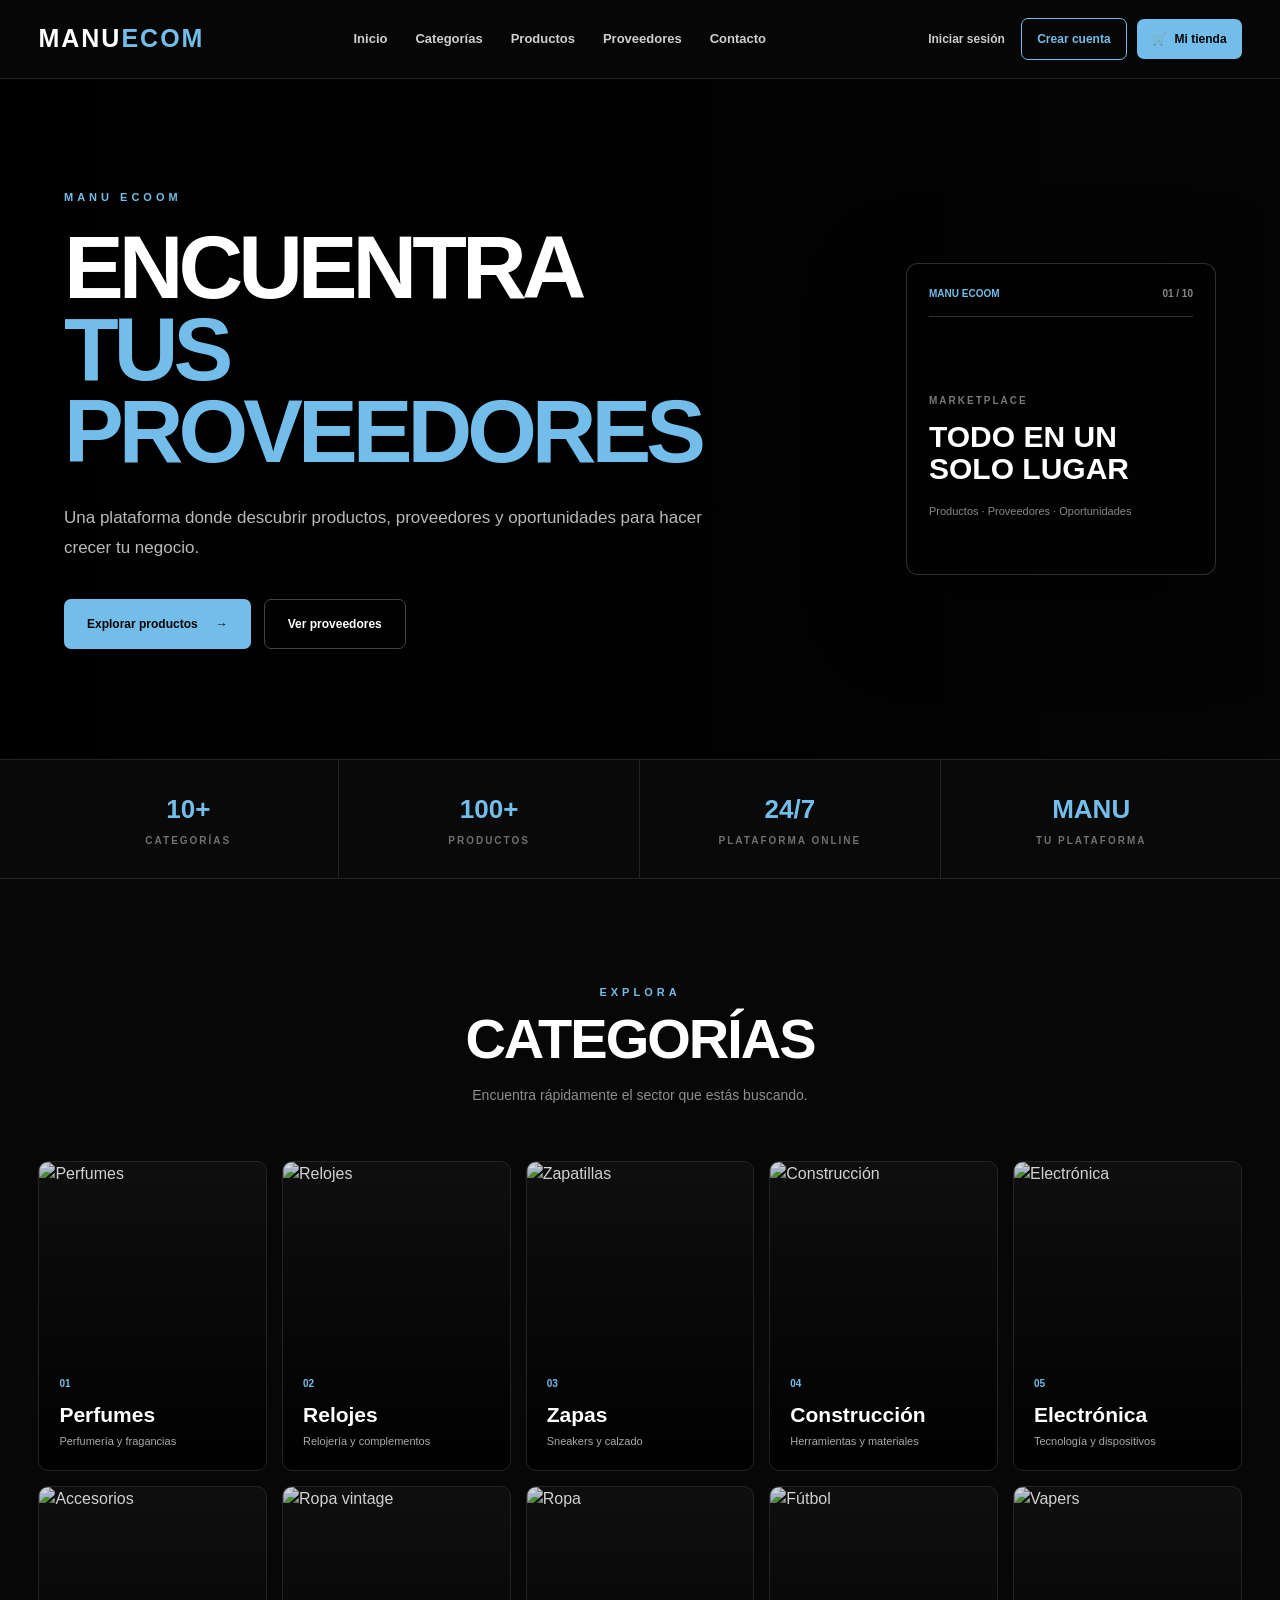
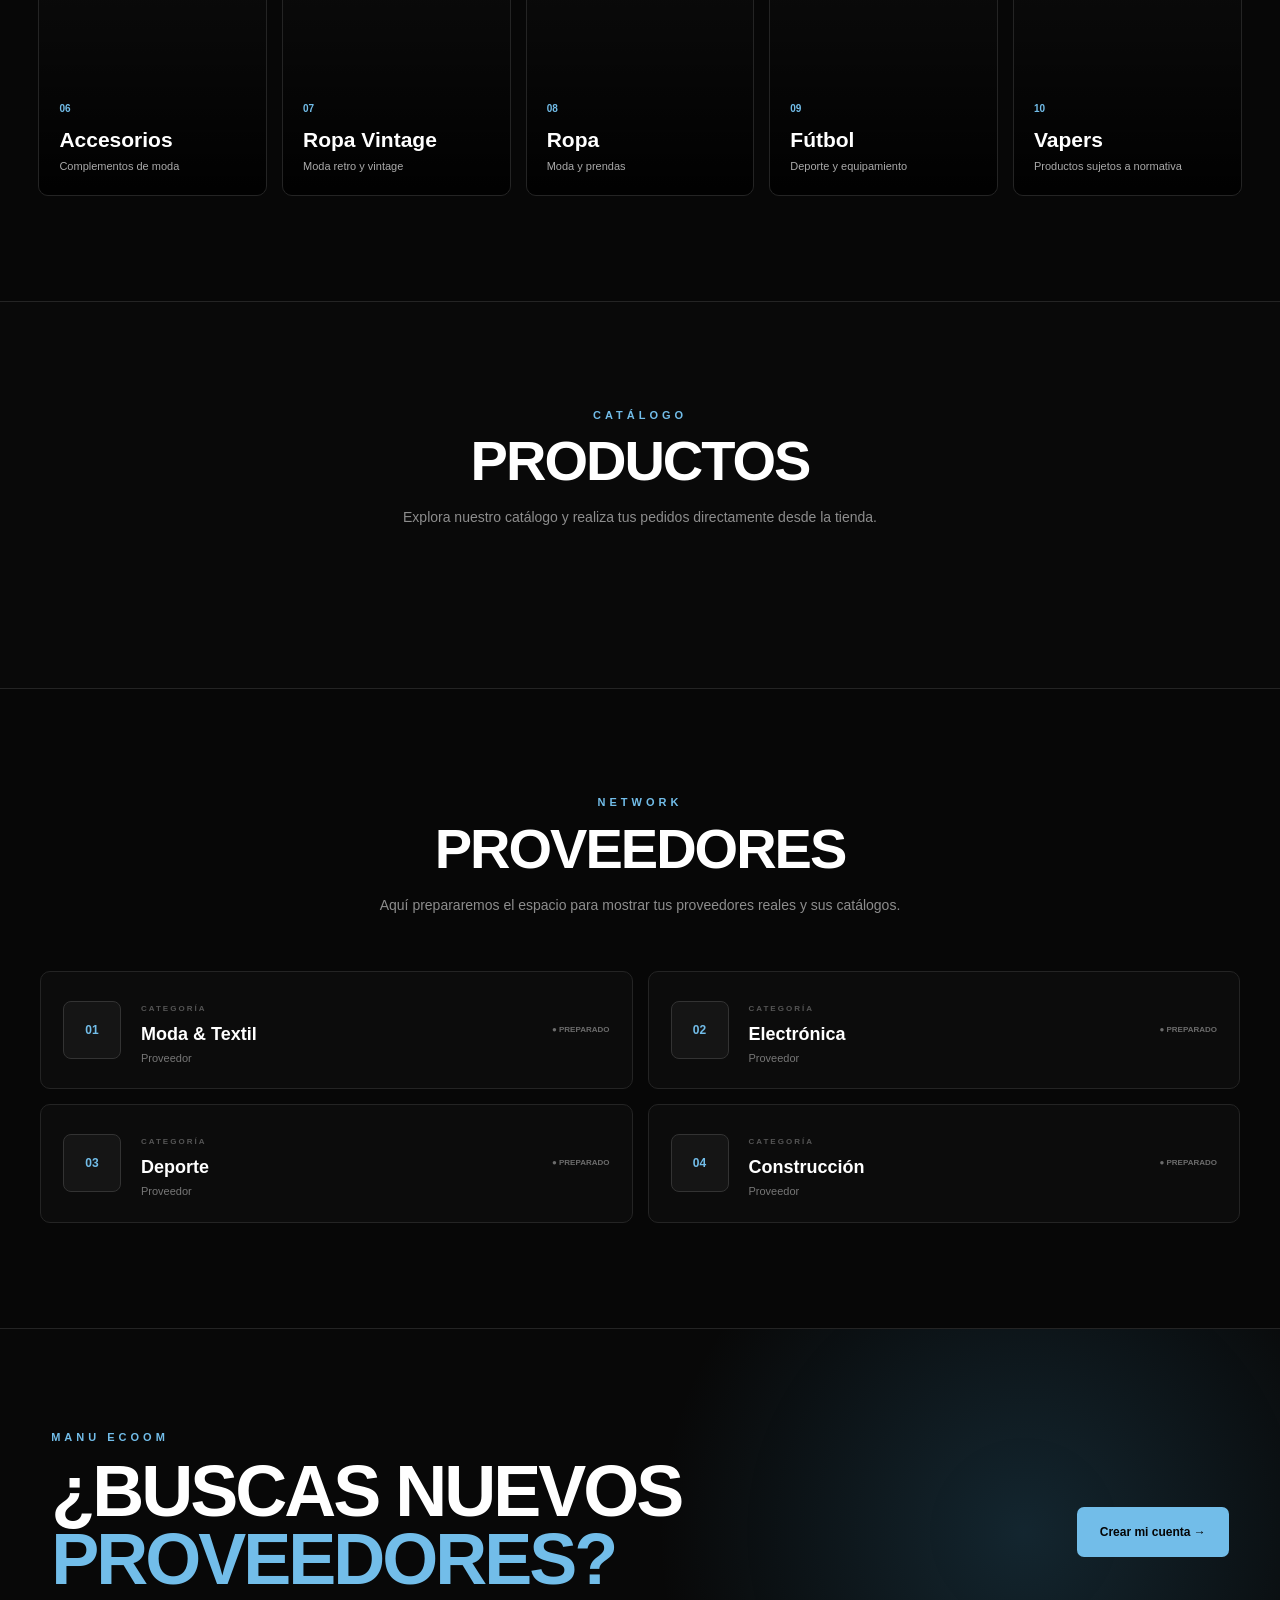
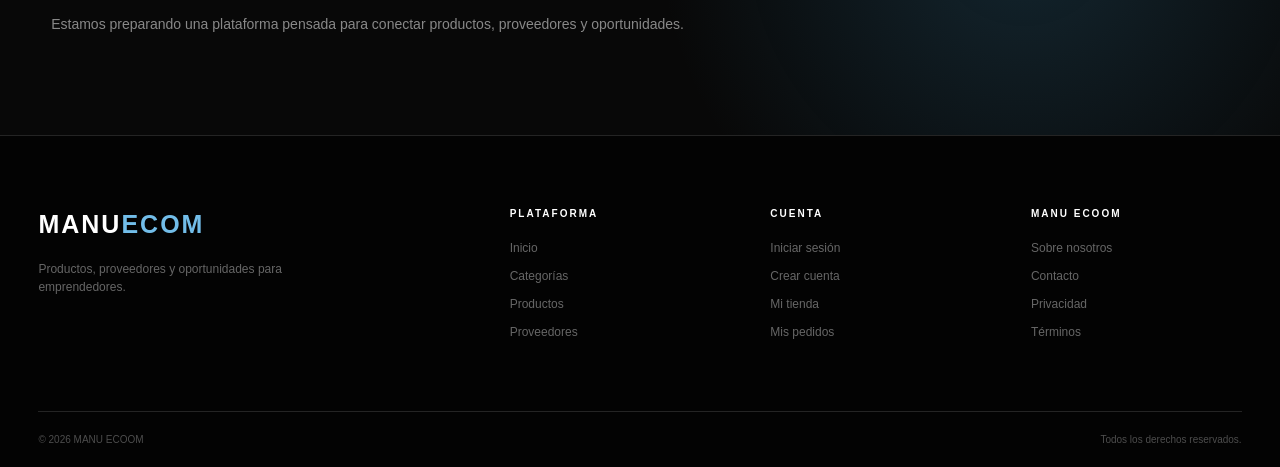
==== commit ce828d69: "ACTUALIZACION INDEX" ====
--- a/index.html
+++ b/index.html
@@ -47,6 +47,7 @@
             <div class="header-actions">
 
                 <div id="guestActions">
+
                     <a href="login.html" class="login-link">
                         Iniciar sesión
                     </a>
@@ -54,22 +55,29 @@
                     <a href="registro.html" class="register-button">
                         Crear cuenta
                     </a>
+
                 </div>
 
                 <div id="userActions" style="display: none;">
+
                     <a href="cuenta.html" class="login-link">
                         Mi cuenta
                     </a>
 
-                    <button id="logoutButton" class="register-button" type="button">
+                    <button
+                        id="logoutButton"
+                        class="register-button"
+                        type="button">
+
                         Cerrar sesión
+
                     </button>
-                </div>
-
-                <a href="carrito.html" class="cart-button">
+
+                </div>
+
+                <a href="#productos" class="cart-button">
                     🛒
-                    <span>Mi lista</span>
-                    <strong id="cartCount">0</strong>
+                    <span>Mi tienda</span>
                 </a>
 
             </div>
@@ -213,7 +221,7 @@
             <div class="category-grid">
 
 
-                <a href="#perfumes" class="category-card">
+                <a href="#productos" class="category-card">
 
                     <img
                         src="https://images.unsplash.com/photo-1541643600914-78b084683601?auto=format&fit=crop&w=900&q=85"
@@ -234,7 +242,7 @@
                 </a>
 
 
-                <a href="#relojes" class="category-card">
+                <a href="#productos" class="category-card">
 
                     <img
                         src="https://images.unsplash.com/photo-1523275335684-37898b6baf30?auto=format&fit=crop&w=900&q=85"
@@ -255,7 +263,7 @@
                 </a>
 
 
-                <a href="#zapas" class="category-card">
+                <a href="#productos" class="category-card">
 
                     <img
                         src="https://images.unsplash.com/photo-1542291026-7eec264c27ff?auto=format&fit=crop&w=900&q=85"
@@ -276,7 +284,7 @@
                 </a>
 
 
-                <a href="#construccion" class="category-card">
+                <a href="#productos" class="category-card">
 
                     <img
                         src="https://images.unsplash.com/photo-1504307651254-35680f356dfd?auto=format&fit=crop&w=900&q=85"
@@ -297,7 +305,7 @@
                 </a>
 
 
-                <a href="#electronica" class="category-card">
+                <a href="#productos" class="category-card">
 
                     <img
                         src="https://images.unsplash.com/photo-1498049794561-7780e7231661?auto=format&fit=crop&w=900&q=85"
@@ -318,7 +326,7 @@
                 </a>
 
 
-                <a href="#accesorios" class="category-card">
+                <a href="#productos" class="category-card">
 
                     <img
                         src="https://images.unsplash.com/photo-1492707892479-7bc8d5a4ee93?auto=format&fit=crop&w=900&q=85"
@@ -339,7 +347,7 @@
                 </a>
 
 
-                <a href="#vintage" class="category-card">
+                <a href="#productos" class="category-card">
 
                     <img
                         src="https://images.unsplash.com/photo-1529139574466-a303027c1d8b?auto=format&fit=crop&w=900&q=85"
@@ -360,7 +368,7 @@
                 </a>
 
 
-                <a href="#ropa" class="category-card">
+                <a href="#productos" class="category-card">
 
                     <img
                         src="https://images.unsplash.com/photo-1483985988355-763728e1935b?auto=format&fit=crop&w=900&q=85"
@@ -381,7 +389,7 @@
                 </a>
 
 
-                <a href="#futbol" class="category-card">
+                <a href="#productos" class="category-card">
 
                     <img
                         src="https://images.unsplash.com/photo-1579952363873-27f3bade9f55?auto=format&fit=crop&w=900&q=85"
@@ -402,7 +410,7 @@
                 </a>
 
 
-                <a href="#vapers" class="category-card">
+                <a href="#productos" class="category-card">
 
                     <img
                         src="https://images.unsplash.com/photo-1603398938378-e54eab446dde?auto=format&fit=crop&w=900&q=85"
@@ -428,7 +436,7 @@
 
 
         <!-- =================================================
-             PRODUCTOS
+             PRODUCTOS - ECWID
         ================================================== -->
 
         <section class="products-section" id="productos">
@@ -440,668 +448,43 @@
                 </div>
 
                 <h2>
-                    PRODUCTOS DESTACADOS
+                    PRODUCTOS
                 </h2>
 
                 <p>
-                    Una selección inicial de productos para nuestra plataforma.
+                    Explora nuestro catálogo y realiza tus pedidos
+                    directamente desde la tienda.
                 </p>
 
             </div>
 
 
-            <div class="product-grid">
-
-
-                <!-- PERFUMES -->
-
-                <article class="product-card" id="perfumes">
-
-                    <div class="product-image">
-
-                        <img
-                            src="https://images.unsplash.com/photo-1541643600914-78b084683601?auto=format&fit=crop&w=1000&q=85"
-                            alt="Perfume">
-
-                        <span class="product-category">
-                            PERFUMES
-                        </span>
-
-                        <span class="product-number">
-                            01
-                        </span>
-
-                    </div>
-
-                    <div class="product-body">
-
-                        <div class="product-supplier">
-                            PROVEEDOR
-                        </div>
-
-                        <h3>
-                            Perfumes
-                        </h3>
-
-                        <p>
-                            Fragancias y perfumes para diferentes
-                            estilos y públicos.
-                        </p>
-
-                        <div class="product-footer">
-
-                            <div class="price">
-
-                                <small>
-                                    DESDE
-                                </small>
-
-                                <strong>
-                                    12,90 €
-                                </strong>
-
-                            </div>
-
-                            <button
-                                class="add-product"
-                                data-product="Perfumes"
-                                data-price="12.90">
-
-                                + Añadir
-
-                            </button>
-
-                        </div>
-
-                    </div>
-
-                </article>
-
-
-                <!-- RELOJES -->
-
-                <article class="product-card" id="relojes">
-
-                    <div class="product-image">
-
-                        <img
-                            src="https://images.unsplash.com/photo-1523275335684-37898b6baf30?auto=format&fit=crop&w=1000&q=85"
-                            alt="Reloj">
-
-                        <span class="product-category">
-                            RELOJES
-                        </span>
-
-                        <span class="product-number">
-                            02
-                        </span>
-
-                    </div>
-
-                    <div class="product-body">
-
-                        <div class="product-supplier">
-                            PROVEEDOR
-                        </div>
-
-                        <h3>
-                            Relojes
-                        </h3>
-
-                        <p>
-                            Relojes de diferentes diseños para
-                            complementar cualquier estilo.
-                        </p>
-
-                        <div class="product-footer">
-
-                            <div class="price">
-
-                                <small>
-                                    DESDE
-                                </small>
-
-                                <strong>
-                                    18,50 €
-                                </strong>
-
-                            </div>
-
-                            <button
-                                class="add-product"
-                                data-product="Relojes"
-                                data-price="18.50">
-
-                                + Añadir
-
-                            </button>
-
-                        </div>
-
-                    </div>
-
-                </article>
-
-
-                <!-- ZAPAS -->
-
-                <article class="product-card" id="zapas">
-
-                    <div class="product-image">
-
-                        <img
-                            src="https://images.unsplash.com/photo-1542291026-7eec264c27ff?auto=format&fit=crop&w=1000&q=85"
-                            alt="Zapatillas">
-
-                        <span class="product-category">
-                            CALZADO
-                        </span>
-
-                        <span class="product-number">
-                            03
-                        </span>
-
-                    </div>
-
-                    <div class="product-body">
-
-                        <div class="product-supplier">
-                            PROVEEDOR
-                        </div>
-
-                        <h3>
-                            Zapas
-                        </h3>
-
-                        <p>
-                            Sneakers y zapatillas deportivas
-                            para diferentes estilos.
-                        </p>
-
-                        <div class="product-footer">
-
-                            <div class="price">
-
-                                <small>
-                                    DESDE
-                                </small>
-
-                                <strong>
-                                    24,90 €
-                                </strong>
-
-                            </div>
-
-                            <button
-                                class="add-product"
-                                data-product="Zapas"
-                                data-price="24.90">
-
-                                + Añadir
-
-                            </button>
-
-                        </div>
-
-                    </div>
-
-                </article>
-
-
-                <!-- CONSTRUCCIÓN -->
-
-                <article class="product-card" id="construccion">
-
-                    <div class="product-image">
-
-                        <img
-                            src="https://images.unsplash.com/photo-1504307651254-35680f356dfd?auto=format&fit=crop&w=1000&q=85"
-                            alt="Construcción">
-
-                        <span class="product-category">
-                            CONSTRUCCIÓN
-                        </span>
-
-                        <span class="product-number">
-                            04
-                        </span>
-
-                    </div>
-
-                    <div class="product-body">
-
-                        <div class="product-supplier">
-                            PROVEEDOR
-                        </div>
-
-                        <h3>
-                            Construcción
-                        </h3>
-
-                        <p>
-                            Herramientas, materiales y productos
-                            para construcción.
-                        </p>
-
-                        <div class="product-footer">
-
-                            <div class="price">
-
-                                <small>
-                                    DESDE
-                                </small>
-
-                                <strong>
-                                    9,90 €
-                                </strong>
-
-                            </div>
-
-                            <button
-                                class="add-product"
-                                data-product="Construcción"
-                                data-price="9.90">
-
-                                + Añadir
-
-                            </button>
-
-                        </div>
-
-                    </div>
-
-                </article>
-
-
-                <!-- ELECTRÓNICA -->
-
-                <article class="product-card" id="electronica">
-
-                    <div class="product-image">
-
-                        <img
-                            src="https://images.unsplash.com/photo-1498049794561-7780e7231661?auto=format&fit=crop&w=1000&q=85"
-                            alt="Electrónica">
-
-                        <span class="product-category">
-                            ELECTRÓNICA
-                        </span>
-
-                        <span class="product-number">
-                            05
-                        </span>
-
-                    </div>
-
-                    <div class="product-body">
-
-                        <div class="product-supplier">
-                            PROVEEDOR
-                        </div>
-
-                        <h3>
-                            Electrónica
-                        </h3>
-
-                        <p>
-                            Tecnología, dispositivos y accesorios
-                            electrónicos.
-                        </p>
-
-                        <div class="product-footer">
-
-                            <div class="price">
-
-                                <small>
-                                    DESDE
-                                </small>
-
-                                <strong>
-                                    15,90 €
-                                </strong>
-
-                            </div>
-
-                            <button
-                                class="add-product"
-                                data-product="Electrónica"
-                                data-price="15.90">
-
-                                + Añadir
-
-                            </button>
-
-                        </div>
-
-                    </div>
-
-                </article>
-
-
-                <!-- ACCESORIOS -->
-
-                <article class="product-card" id="accesorios">
-
-                    <div class="product-image">
-
-                        <img
-                            src="https://images.unsplash.com/photo-1492707892479-7bc8d5a4ee93?auto=format&fit=crop&w=1000&q=85"
-                            alt="Accesorios">
-
-                        <span class="product-category">
-                            ACCESORIOS
-                        </span>
-
-                        <span class="product-number">
-                            06
-                        </span>
-
-                    </div>
-
-                    <div class="product-body">
-
-                        <div class="product-supplier">
-                            PROVEEDOR
-                        </div>
-
-                        <h3>
-                            Accesorios
-                        </h3>
-
-                        <p>
-                            Complementos y accesorios de moda
-                            para diferentes estilos.
-                        </p>
-
-                        <div class="product-footer">
-
-                            <div class="price">
-
-                                <small>
-                                    DESDE
-                                </small>
-
-                                <strong>
-                                    6,90 €
-                                </strong>
-
-                            </div>
-
-                            <button
-                                class="add-product"
-                                data-product="Accesorios"
-                                data-price="6.90">
-
-                                + Añadir
-
-                            </button>
-
-                        </div>
-
-                    </div>
-
-                </article>
-
-
-                <!-- VINTAGE -->
-
-                <article class="product-card" id="vintage">
-
-                    <div class="product-image">
-
-                        <img
-                            src="https://images.unsplash.com/photo-1529139574466-a303027c1d8b?auto=format&fit=crop&w=1000&q=85"
-                            alt="Ropa vintage">
-
-                        <span class="product-category">
-                            VINTAGE
-                        </span>
-
-                        <span class="product-number">
-                            07
-                        </span>
-
-                    </div>
-
-                    <div class="product-body">
-
-                        <div class="product-supplier">
-                            PROVEEDOR
-                        </div>
-
-                        <h3>
-                            Ropa Vintage
-                        </h3>
-
-                        <p>
-                            Prendas retro y vintage para
-                            diferentes estilos.
-                        </p>
-
-                        <div class="product-footer">
-
-                            <div class="price">
-
-                                <small>
-                                    DESDE
-                                </small>
-
-                                <strong>
-                                    8,90 €
-                                </strong>
-
-                            </div>
-
-                            <button
-                                class="add-product"
-                                data-product="Ropa Vintage"
-                                data-price="8.90">
-
-                                + Añadir
-
-                            </button>
-
-                        </div>
-
-                    </div>
-
-                </article>
-
-
-                <!-- ROPA -->
-
-                <article class="product-card" id="ropa">
-
-                    <div class="product-image">
-
-                        <img
-                            src="https://images.unsplash.com/photo-1483985988355-763728e1935b?auto=format&fit=crop&w=1000&q=85"
-                            alt="Ropa">
-
-                        <span class="product-category">
-                            MODA
-                        </span>
-
-                        <span class="product-number">
-                            08
-                        </span>
-
-                    </div>
-
-                    <div class="product-body">
-
-                        <div class="product-supplier">
-                            PROVEEDOR
-                        </div>
-
-                        <h3>
-                            Ropa
-                        </h3>
-
-                        <p>
-                            Prendas y productos de moda
-                            para diferentes públicos.
-                        </p>
-
-                        <div class="product-footer">
-
-                            <div class="price">
-
-                                <small>
-                                    DESDE
-                                </small>
-
-                                <strong>
-                                    11,90 €
-                                </strong>
-
-                            </div>
-
-                            <button
-                                class="add-product"
-                                data-product="Ropa"
-                                data-price="11.90">
-
-                                + Añadir
-
-                            </button>
-
-                        </div>
-
-                    </div>
-
-                </article>
-
-
-                <!-- FÚTBOL -->
-
-                <article class="product-card" id="futbol">
-
-                    <div class="product-image">
-
-                        <img
-                            src="https://images.unsplash.com/photo-1579952363873-27f3bade9f55?auto=format&fit=crop&w=1000&q=85"
-                            alt="Fútbol">
-
-                        <span class="product-category">
-                            FÚTBOL
-                        </span>
-
-                        <span class="product-number">
-                            09
-                        </span>
-
-                    </div>
-
-                    <div class="product-body">
-
-                        <div class="product-supplier">
-                            PROVEEDOR
-                        </div>
-
-                        <h3>
-                            Fútbol
-                        </h3>
-
-                        <p>
-                            Balones, equipamiento y productos
-                            relacionados con el fútbol.
-                        </p>
-
-                        <div class="product-footer">
-
-                            <div class="price">
-
-                                <small>
-                                    DESDE
-                                </small>
-
-                                <strong>
-                                    12,90 €
-                                </strong>
-
-                            </div>
-
-                            <button
-                                class="add-product"
-                                data-product="Fútbol"
-                                data-price="12.90">
-
-                                + Añadir
-
-                            </button>
-
-                        </div>
-
-                    </div>
-
-                </article>
-
-
-                <!-- VAPERS -->
-
-                <article class="product-card" id="vapers">
-
-                    <div class="product-image">
-
-                        <img
-                            src="https://images.unsplash.com/photo-1603398938378-e54eab446dde?auto=format&fit=crop&w=1000&q=85"
-                            alt="Vapers">
-
-                        <span class="product-category">
-                            VAPERS
-                        </span>
-
-                        <span class="product-number">
-                            10
-                        </span>
-
-                    </div>
-
-                    <div class="product-body">
-
-                        <div class="product-supplier">
-                            SUJETO A NORMATIVA
-                        </div>
-
-                        <h3>
-                            Vapers
-                        </h3>
-
-                        <p>
-                            Productos relacionados con vapeo,
-                            sujetos a la normativa aplicable.
-                        </p>
-
-                        <div class="product-footer">
-
-                            <div class="price">
-
-                                <small>
-                                    DESDE
-                                </small>
-
-                                <strong>
-                                    19,90 €
-                                </strong>
-
-                            </div>
-
-                            <button
-                                class="add-product"
-                                data-product="Vapers"
-                                data-price="19.90">
-
-                                + Añadir
-
-                            </button>
-
-                        </div>
-
-                    </div>
-
-                </article>
-
+            <!-- =================================================
+                 ECWID
+            ================================================== -->
+
+            <div id="my-store-141602766"></div>
+
+            <div>
+
+                <script
+                    data-cfasync="false"
+                    type="text/javascript"
+                    src="https://app.ecwid.com/script.js?141602766&data_platform=code&data_date=2026-08-28"
+                    charset="utf-8">
+                </script>
+
+                <script type="text/javascript">
+
+                    xProductBrowser(
+                        "categoriesPerRow=3",
+                        "views=grid(20,3) list(60) table(60)",
+                        "categoryView=grid",
+                        "searchView=list",
+                        "id=my-store-141602766"
+                    );
+
+                </script>
 
             </div>
 
@@ -1356,8 +739,8 @@
                     Crear cuenta
                 </a>
 
-                <a href="carrito.html">
-                    Mi lista
+                <a href="#productos">
+                    Mi tienda
                 </a>
 
                 <a href="pedidos.html">
@@ -1410,7 +793,7 @@
 
 
     <!-- =====================================================
-         JAVASCRIPT
+         FIREBASE
     ====================================================== -->
 
     <script type="module">
@@ -1425,47 +808,89 @@
         } from
             "https://www.gstatic.com/firebasejs/12.18.0/firebase-auth.js";
 
+
         const firebaseConfig = {
+
             apiKey: "AIzaSyD38CaxEVX_iVJZqvwlmxsb5w--WtTk8e4",
+
             authDomain: "manu-ecom.firebaseapp.com",
+
             projectId: "manu-ecom",
+
             storageBucket: "manu-ecom.firebasestorage.app",
+
             messagingSenderId: "461569348434",
+
             appId: "1:461569348434:web:b822e97aa9c4352f3da08b",
+
             measurementId: "G-8160RLXC3R"
+
         };
 
+
         const app = initializeApp(firebaseConfig);
+
         const auth = getAuth(app);
 
-        const guestActions = document.getElementById("guestActions");
-        const userActions = document.getElementById("userActions");
-        const logoutButton = document.getElementById("logoutButton");
+
+        const guestActions =
+            document.getElementById("guestActions");
+
+        const userActions =
+            document.getElementById("userActions");
+
+        const logoutButton =
+            document.getElementById("logoutButton");
+
 
         onAuthStateChanged(auth, (user) => {
+
             if (user) {
+
                 guestActions.style.display = "none";
+
                 userActions.style.display = "flex";
+
             } else {
+
                 guestActions.style.display = "flex";
+
                 userActions.style.display = "none";
+
             }
+
         });
 
+
         logoutButton.addEventListener("click", async () => {
+
             try {
+
                 await signOut(auth);
+
                 window.location.reload();
+
             } catch (error) {
-                console.error("Error al cerrar sesión:", error);
-                alert("No se ha podido cerrar la sesión.");
+
+                console.error(
+                    "Error al cerrar sesión:",
+                    error
+                );
+
+                alert(
+                    "No se ha podido cerrar la sesión."
+                );
+
             }
+
         });
 
     </script>
 
+
     <script src="script.js"></script>
 
 </body>
 
-</html>+</html>
+                   
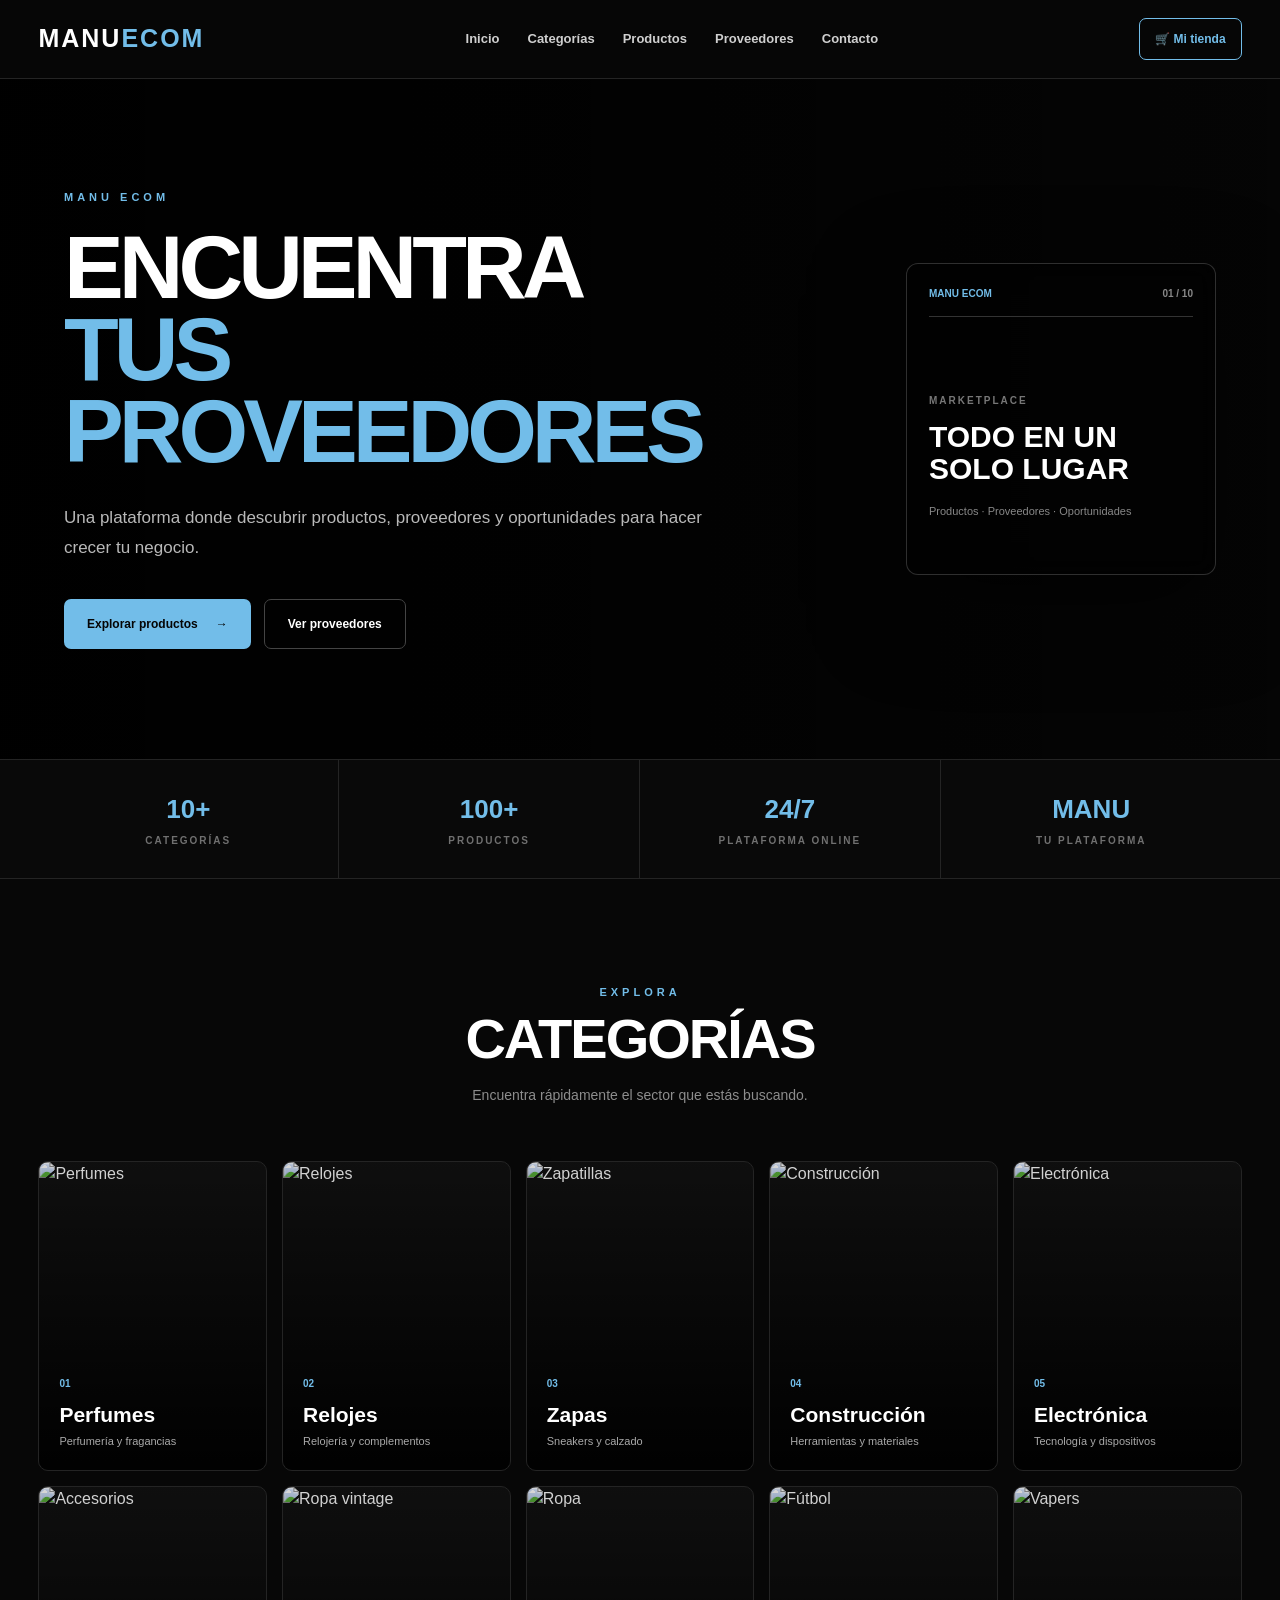
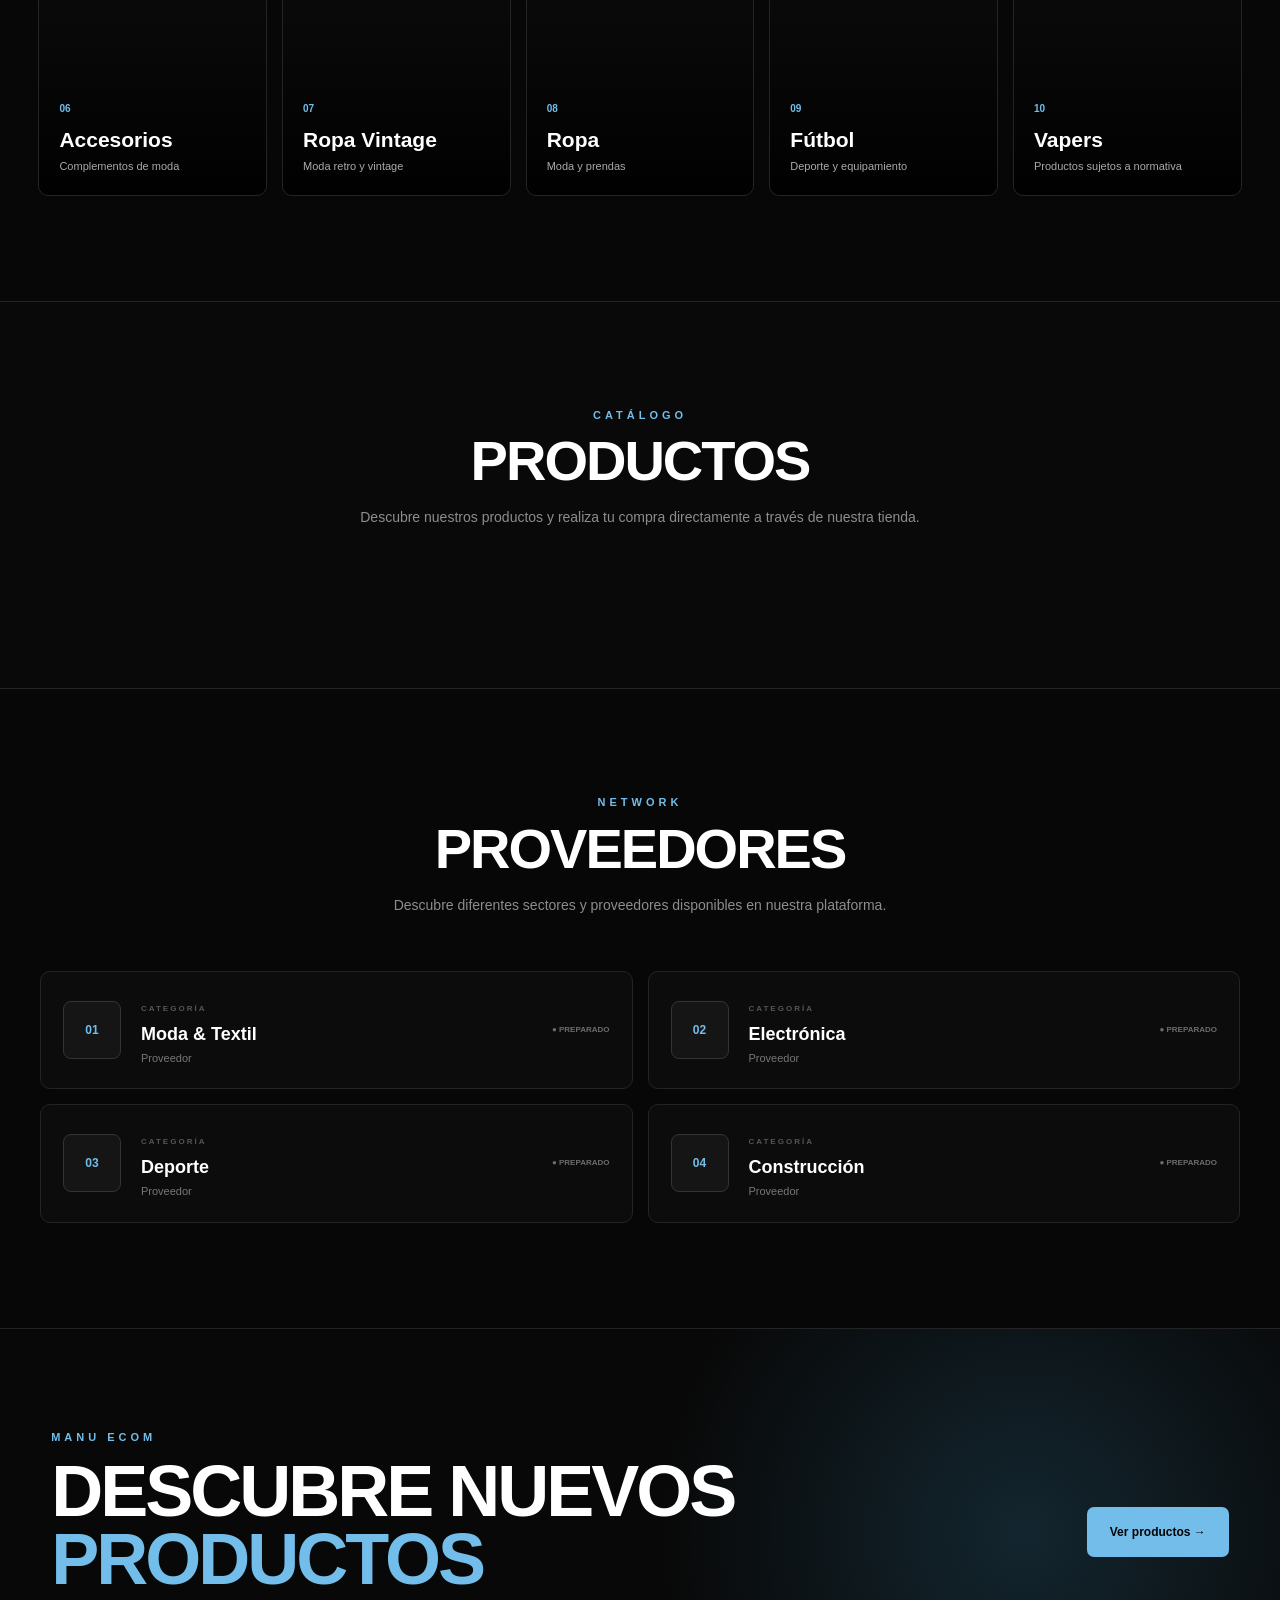
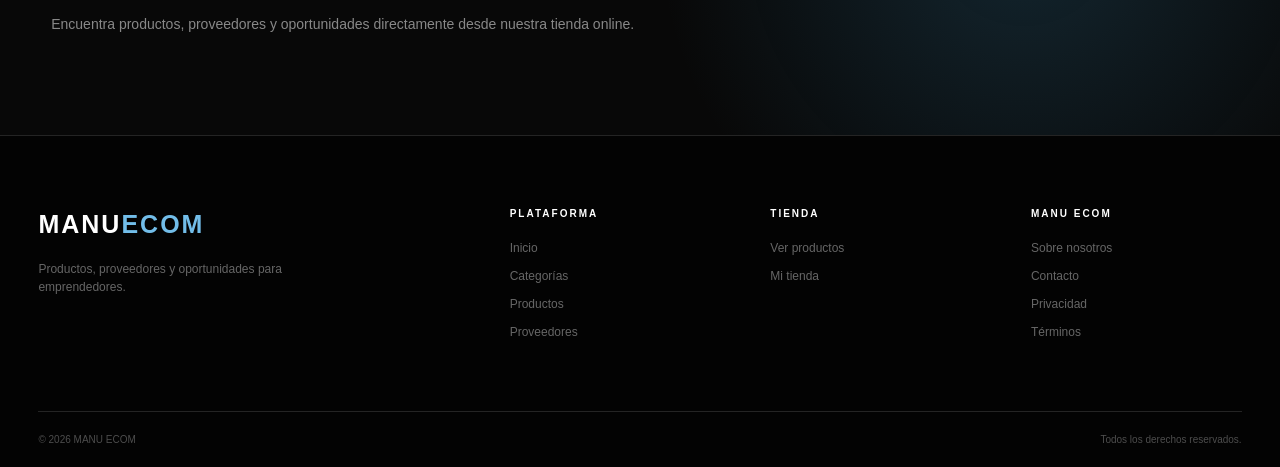
==== commit 1038f778: "Update index.html" ====
--- a/index.html
+++ b/index.html
@@ -7,11 +7,11 @@
     <meta name="viewport" content="width=device-width, initial-scale=1.0">
 
     <meta name="description"
-        content="MANU ECOOM - Plataforma profesional de proveedores y productos. Moda, perfumes, relojes, zapatillas, electrónica, construcción y mucho más.">
+        content="MANU ECOM - Plataforma profesional de proveedores y productos. Moda, perfumes, relojes, zapatillas, electrónica, construcción y mucho más.">
 
     <meta name="theme-color" content="#080808">
 
-    <title>MANU ECOOM | Proveedores & Productos</title>
+    <title>MANU ECOM | Proveedores & Productos</title>
 
     <link rel="stylesheet" href="styles.css">
 </head>
@@ -46,38 +46,13 @@
 
             <div class="header-actions">
 
-                <div id="guestActions">
-
-                    <a href="login.html" class="login-link">
-                        Iniciar sesión
-                    </a>
-
-                    <a href="registro.html" class="register-button">
-                        Crear cuenta
-                    </a>
-
-                </div>
-
-                <div id="userActions" style="display: none;">
-
-                    <a href="cuenta.html" class="login-link">
-                        Mi cuenta
-                    </a>
-
-                    <button
-                        id="logoutButton"
-                        class="register-button"
-                        type="button">
-
-                        Cerrar sesión
-
-                    </button>
-
-                </div>
-
-                <a href="#productos" class="cart-button">
-                    🛒
-                    <span>Mi tienda</span>
+                <!--
+                    La cuenta y el carrito los gestiona Ecwid.
+                    Ya no usamos aquí el sistema antiguo.
+                -->
+
+                <a href="#productos" class="register-button">
+                    🛒 Mi tienda
                 </a>
 
             </div>
@@ -102,7 +77,7 @@
                 <div class="hero-content">
 
                     <div class="hero-label">
-                        MANU ECOOM
+                        MANU ECOM
                     </div>
 
                     <h1>
@@ -134,7 +109,7 @@
                 <div class="hero-card">
 
                     <div class="hero-card-top">
-                        <span>MANU ECOOM</span>
+                        <span>MANU ECOM</span>
                         <span>01 / 10</span>
                     </div>
 
@@ -452,8 +427,8 @@
                 </h2>
 
                 <p>
-                    Explora nuestro catálogo y realiza tus pedidos
-                    directamente desde la tienda.
+                    Descubre nuestros productos y realiza tu compra
+                    directamente a través de nuestra tienda.
                 </p>
 
             </div>
@@ -465,28 +440,24 @@
 
             <div id="my-store-141602766"></div>
 
-            <div>
-
-                <script
-                    data-cfasync="false"
-                    type="text/javascript"
-                    src="https://app.ecwid.com/script.js?141602766&data_platform=code&data_date=2026-08-28"
-                    charset="utf-8">
-                </script>
-
-                <script type="text/javascript">
-
-                    xProductBrowser(
-                        "categoriesPerRow=3",
-                        "views=grid(20,3) list(60) table(60)",
-                        "categoryView=grid",
-                        "searchView=list",
-                        "id=my-store-141602766"
-                    );
-
-                </script>
-
-            </div>
+            <script
+                data-cfasync="false"
+                type="text/javascript"
+                src="https://app.ecwid.com/script.js?141602766&data_platform=code&data_date=2026-08-28"
+                charset="utf-8">
+            </script>
+
+            <script type="text/javascript">
+
+                xProductBrowser(
+                    "categoriesPerRow=3",
+                    "views=grid(20,3) list(60) table(60)",
+                    "categoryView=grid",
+                    "searchView=list",
+                    "id=my-store-141602766"
+                );
+
+            </script>
 
         </section>
 
@@ -508,8 +479,8 @@
                 </h2>
 
                 <p>
-                    Aquí prepararemos el espacio para mostrar
-                    tus proveedores reales y sus catálogos.
+                    Descubre diferentes sectores y proveedores
+                    disponibles en nuestra plataforma.
                 </p>
 
             </div>
@@ -650,24 +621,23 @@
                 <div>
 
                     <div class="section-label">
-                        MANU ECOOM
+                        MANU ECOM
                     </div>
 
                     <h2>
-                        ¿BUSCAS NUEVOS
-                        <span>PROVEEDORES?</span>
+                        DESCUBRE NUEVOS
+                        <span>PRODUCTOS</span>
                     </h2>
 
                     <p>
-                        Estamos preparando una plataforma
-                        pensada para conectar productos,
-                        proveedores y oportunidades.
+                        Encuentra productos, proveedores y oportunidades
+                        directamente desde nuestra tienda online.
                     </p>
 
                 </div>
 
-                <a href="registro.html" class="primary-button">
-                    Crear mi cuenta →
+                <a href="#productos" class="primary-button">
+                    Ver productos →
                 </a>
 
             </div>
@@ -728,39 +698,31 @@
             <div class="footer-column">
 
                 <h4>
-                    CUENTA
+                    TIENDA
                 </h4>
 
-                <a href="login.html">
-                    Iniciar sesión
-                </a>
-
-                <a href="registro.html">
-                    Crear cuenta
+                <a href="#productos">
+                    Ver productos
                 </a>
 
                 <a href="#productos">
                     Mi tienda
                 </a>
 
-                <a href="pedidos.html">
-                    Mis pedidos
-                </a>
-
             </div>
 
 
             <div class="footer-column">
 
                 <h4>
-                    MANU ECOOM
+                    MANU ECOM
                 </h4>
 
-                <a href="#">
+                <a href="#inicio">
                     Sobre nosotros
                 </a>
 
-                <a href="#">
+                <a href="#contacto">
                     Contacto
                 </a>
 
@@ -780,7 +742,7 @@
         <div class="footer-bottom">
 
             <span>
-                © 2026 MANU ECOOM
+                © 2026 MANU ECOM
             </span>
 
             <span>
@@ -793,104 +755,11 @@
 
 
     <!-- =====================================================
-         FIREBASE
+         JAVASCRIPT
     ====================================================== -->
 
-    <script type="module">
-
-        import { initializeApp } from
-            "https://www.gstatic.com/firebasejs/12.18.0/firebase-app.js";
-
-        import {
-            getAuth,
-            onAuthStateChanged,
-            signOut
-        } from
-            "https://www.gstatic.com/firebasejs/12.18.0/firebase-auth.js";
-
-
-        const firebaseConfig = {
-
-            apiKey: "AIzaSyD38CaxEVX_iVJZqvwlmxsb5w--WtTk8e4",
-
-            authDomain: "manu-ecom.firebaseapp.com",
-
-            projectId: "manu-ecom",
-
-            storageBucket: "manu-ecom.firebasestorage.app",
-
-            messagingSenderId: "461569348434",
-
-            appId: "1:461569348434:web:b822e97aa9c4352f3da08b",
-
-            measurementId: "G-8160RLXC3R"
-
-        };
-
-
-        const app = initializeApp(firebaseConfig);
-
-        const auth = getAuth(app);
-
-
-        const guestActions =
-            document.getElementById("guestActions");
-
-        const userActions =
-            document.getElementById("userActions");
-
-        const logoutButton =
-            document.getElementById("logoutButton");
-
-
-        onAuthStateChanged(auth, (user) => {
-
-            if (user) {
-
-                guestActions.style.display = "none";
-
-                userActions.style.display = "flex";
-
-            } else {
-
-                guestActions.style.display = "flex";
-
-                userActions.style.display = "none";
-
-            }
-
-        });
-
-
-        logoutButton.addEventListener("click", async () => {
-
-            try {
-
-                await signOut(auth);
-
-                window.location.reload();
-
-            } catch (error) {
-
-                console.error(
-                    "Error al cerrar sesión:",
-                    error
-                );
-
-                alert(
-                    "No se ha podido cerrar la sesión."
-                );
-
-            }
-
-        });
-
-    </script>
-
-
     <script src="script.js"></script>
 
 </body>
 
 </html>
-                   
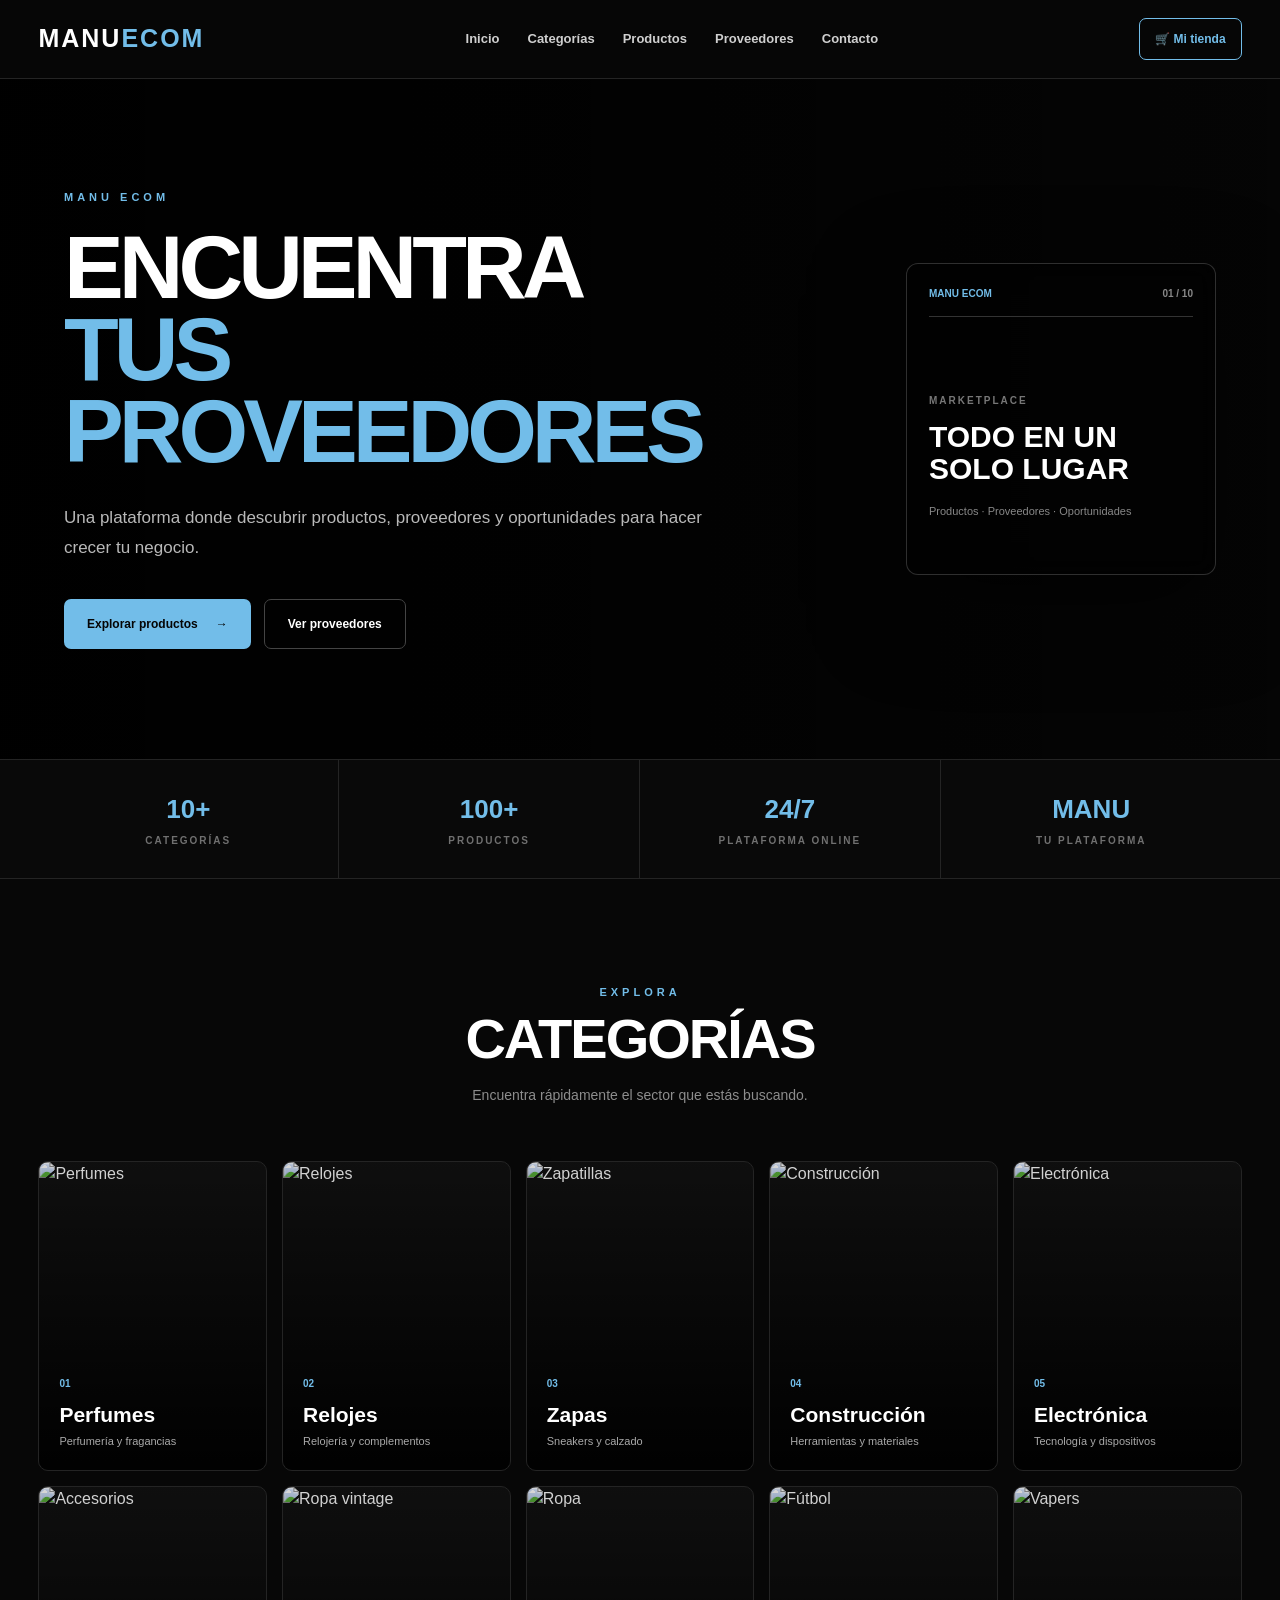
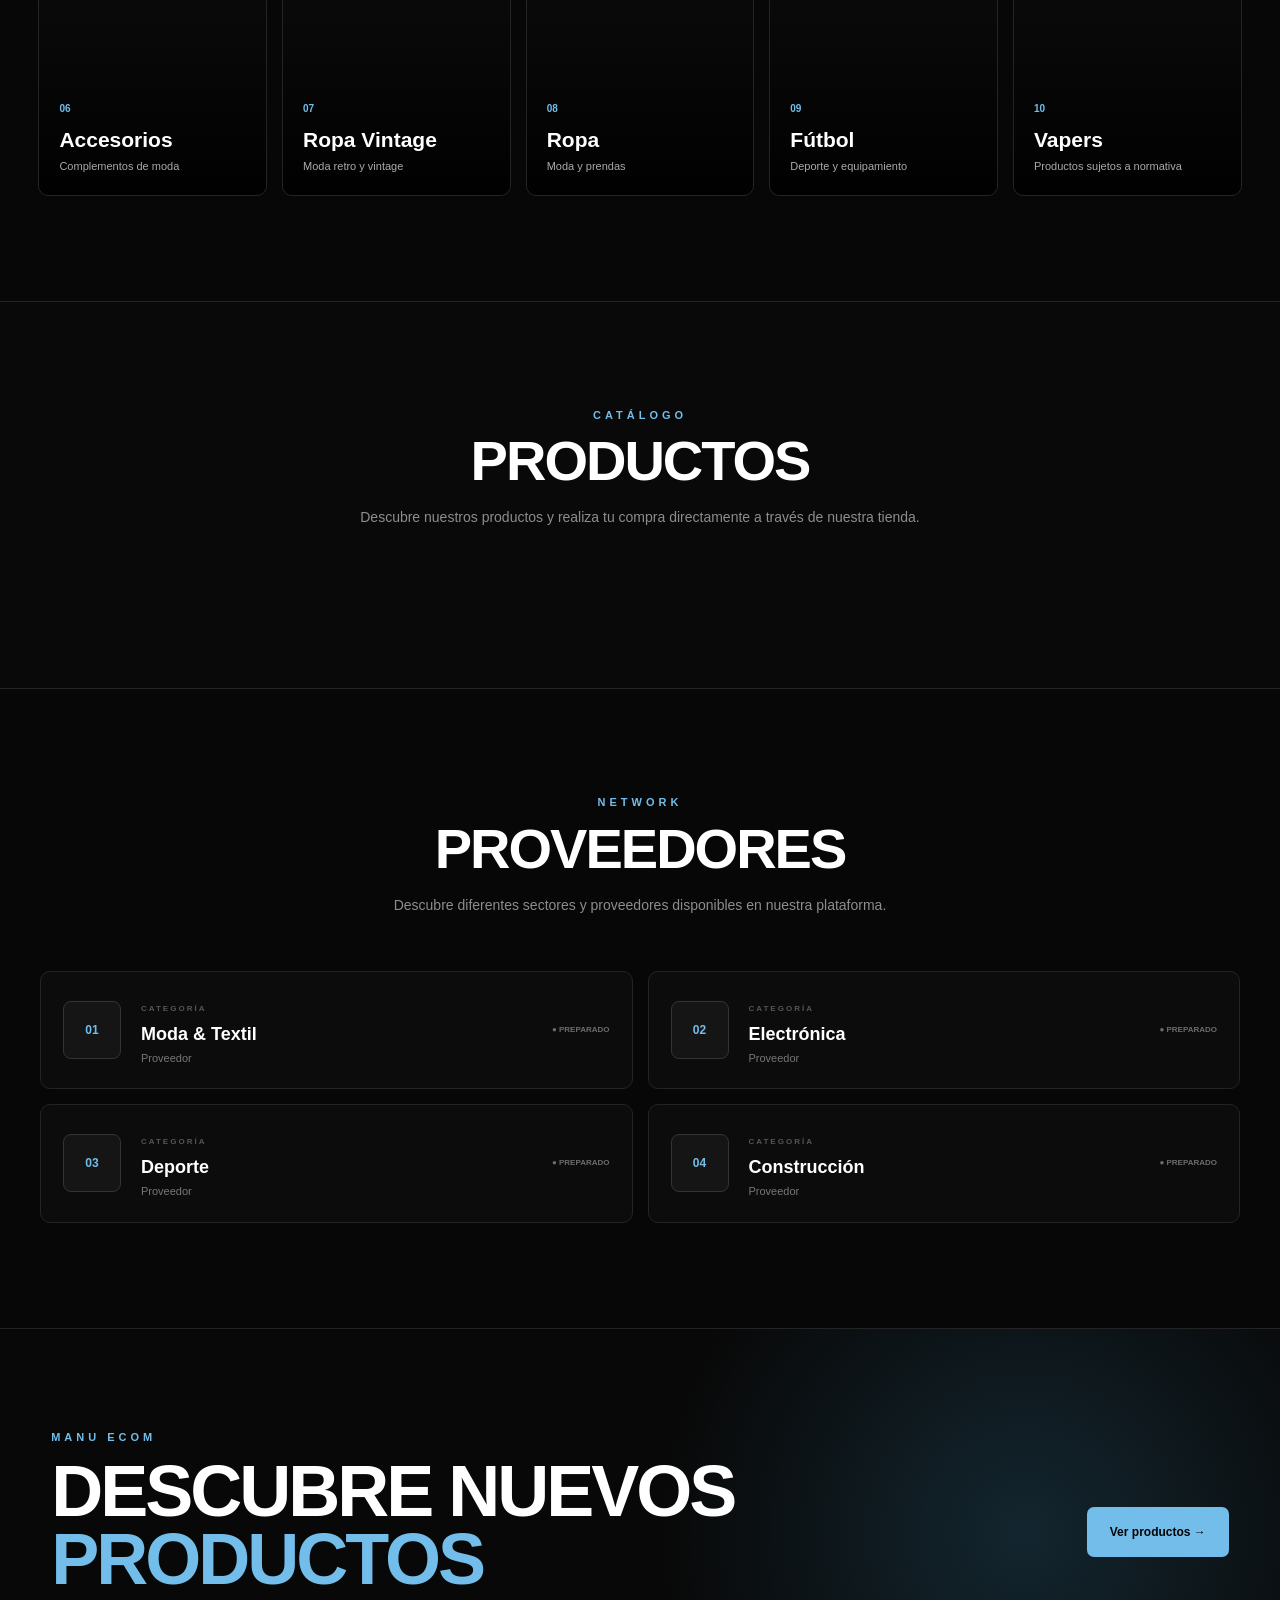
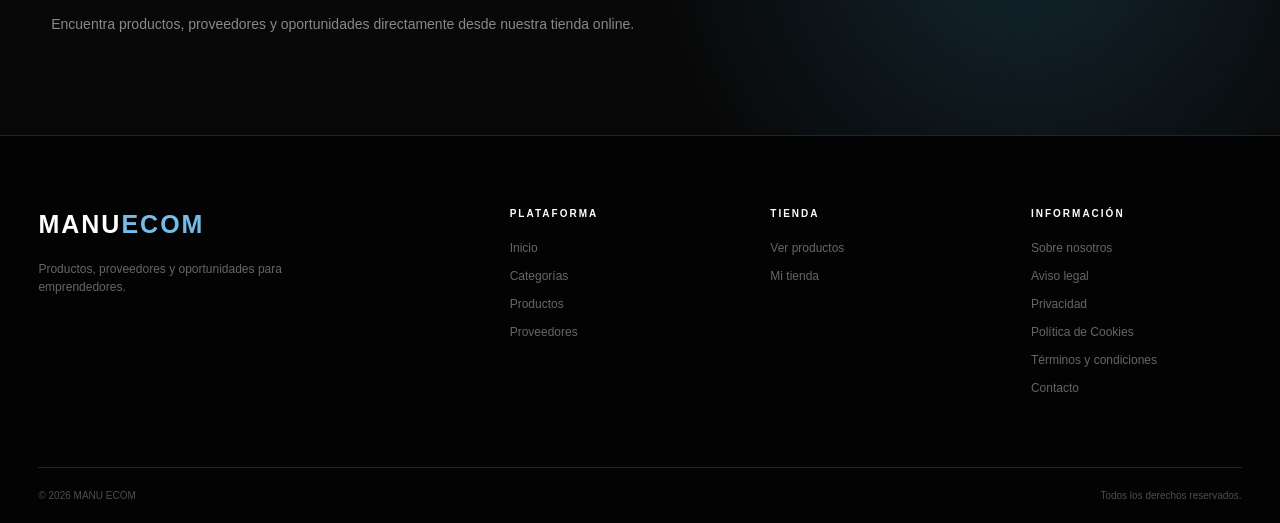
==== commit 5d651858: "Update index.html" ====
--- a/index.html
+++ b/index.html
@@ -647,112 +647,118 @@
 
     </main>
 
-
-    <!-- =====================================================
-         FOOTER
-    ====================================================== -->
-
-    <footer id="contacto">
-
-        <div class="footer-container">
-
-            <div class="footer-brand">
-
-                <a href="index.html" class="logo">
-                    MANU<span>ECOM</span>
-                </a>
-
-                <p>
-                    Productos, proveedores y oportunidades
-                    para emprendedores.
-                </p>
-
-            </div>
-
-
-            <div class="footer-column">
-
-                <h4>
-                    PLATAFORMA
-                </h4>
-
-                <a href="#inicio">
-                    Inicio
-                </a>
-
-                <a href="#categorias">
-                    Categorías
-                </a>
-
-                <a href="#productos">
-                    Productos
-                </a>
-
-                <a href="#proveedores">
-                    Proveedores
-                </a>
-
-            </div>
-
-
-            <div class="footer-column">
-
-                <h4>
-                    TIENDA
-                </h4>
-
-                <a href="#productos">
-                    Ver productos
-                </a>
-
-                <a href="#productos">
-                    Mi tienda
-                </a>
-
-            </div>
-
-
-            <div class="footer-column">
-
-                <h4>
-                    MANU ECOM
-                </h4>
-
-                <a href="#inicio">
-                    Sobre nosotros
-                </a>
-
-                <a href="#contacto">
-                    Contacto
-                </a>
-
-                <a href="#">
-                    Privacidad
-                </a>
-
-                <a href="#">
-                    Términos
-                </a>
-
-            </div>
+<!-- =====================================================
+     FOOTER
+====================================================== -->
+
+<footer id="contacto">
+
+    <div class="footer-container">
+
+        <div class="footer-brand">
+
+            <a href="index.html" class="logo">
+                MANU<span>ECOM</span>
+            </a>
+
+            <p>
+                Productos, proveedores y oportunidades
+                para emprendedores.
+            </p>
 
         </div>
 
 
-        <div class="footer-bottom">
-
-            <span>
-                © 2026 MANU ECOM
-            </span>
-
-            <span>
-                Todos los derechos reservados.
-            </span>
+        <div class="footer-column">
+
+            <h4>
+                PLATAFORMA
+            </h4>
+
+            <a href="#inicio">
+                Inicio
+            </a>
+
+            <a href="#categorias">
+                Categorías
+            </a>
+
+            <a href="#productos">
+                Productos
+            </a>
+
+            <a href="#proveedores">
+                Proveedores
+            </a>
 
         </div>
 
-    </footer>
-
+
+        <div class="footer-column">
+
+            <h4>
+                TIENDA
+            </h4>
+
+            <a href="#productos">
+                Ver productos
+            </a>
+
+            <a href="#productos">
+                Mi tienda
+            </a>
+
+        </div>
+
+
+        <div class="footer-column">
+
+            <h4>
+                INFORMACIÓN
+            </h4>
+
+            <a href="sobre-nosotros.html">
+                Sobre nosotros
+            </a>
+
+            <a href="aviso-legal.html">
+                Aviso legal
+            </a>
+
+            <a href="privacidad.html">
+                Privacidad
+            </a>
+
+            <a href="cookies.html">
+                Política de Cookies
+            </a>
+
+            <a href="terminos.html">
+                Términos y condiciones
+            </a>
+
+            <a href="mailto:manuelmateoaliaga@gmail.com">
+                Contacto
+            </a>
+
+        </div>
+
+    </div>
+
+
+    <div class="footer-bottom">
+
+        <span>
+            © 2026 MANU ECOM
+        </span>
+
+        <span>
+            Todos los derechos reservados.
+        </span>
+
+    </div>
+
+</footer>
 
     <!-- =====================================================
          JAVASCRIPT
